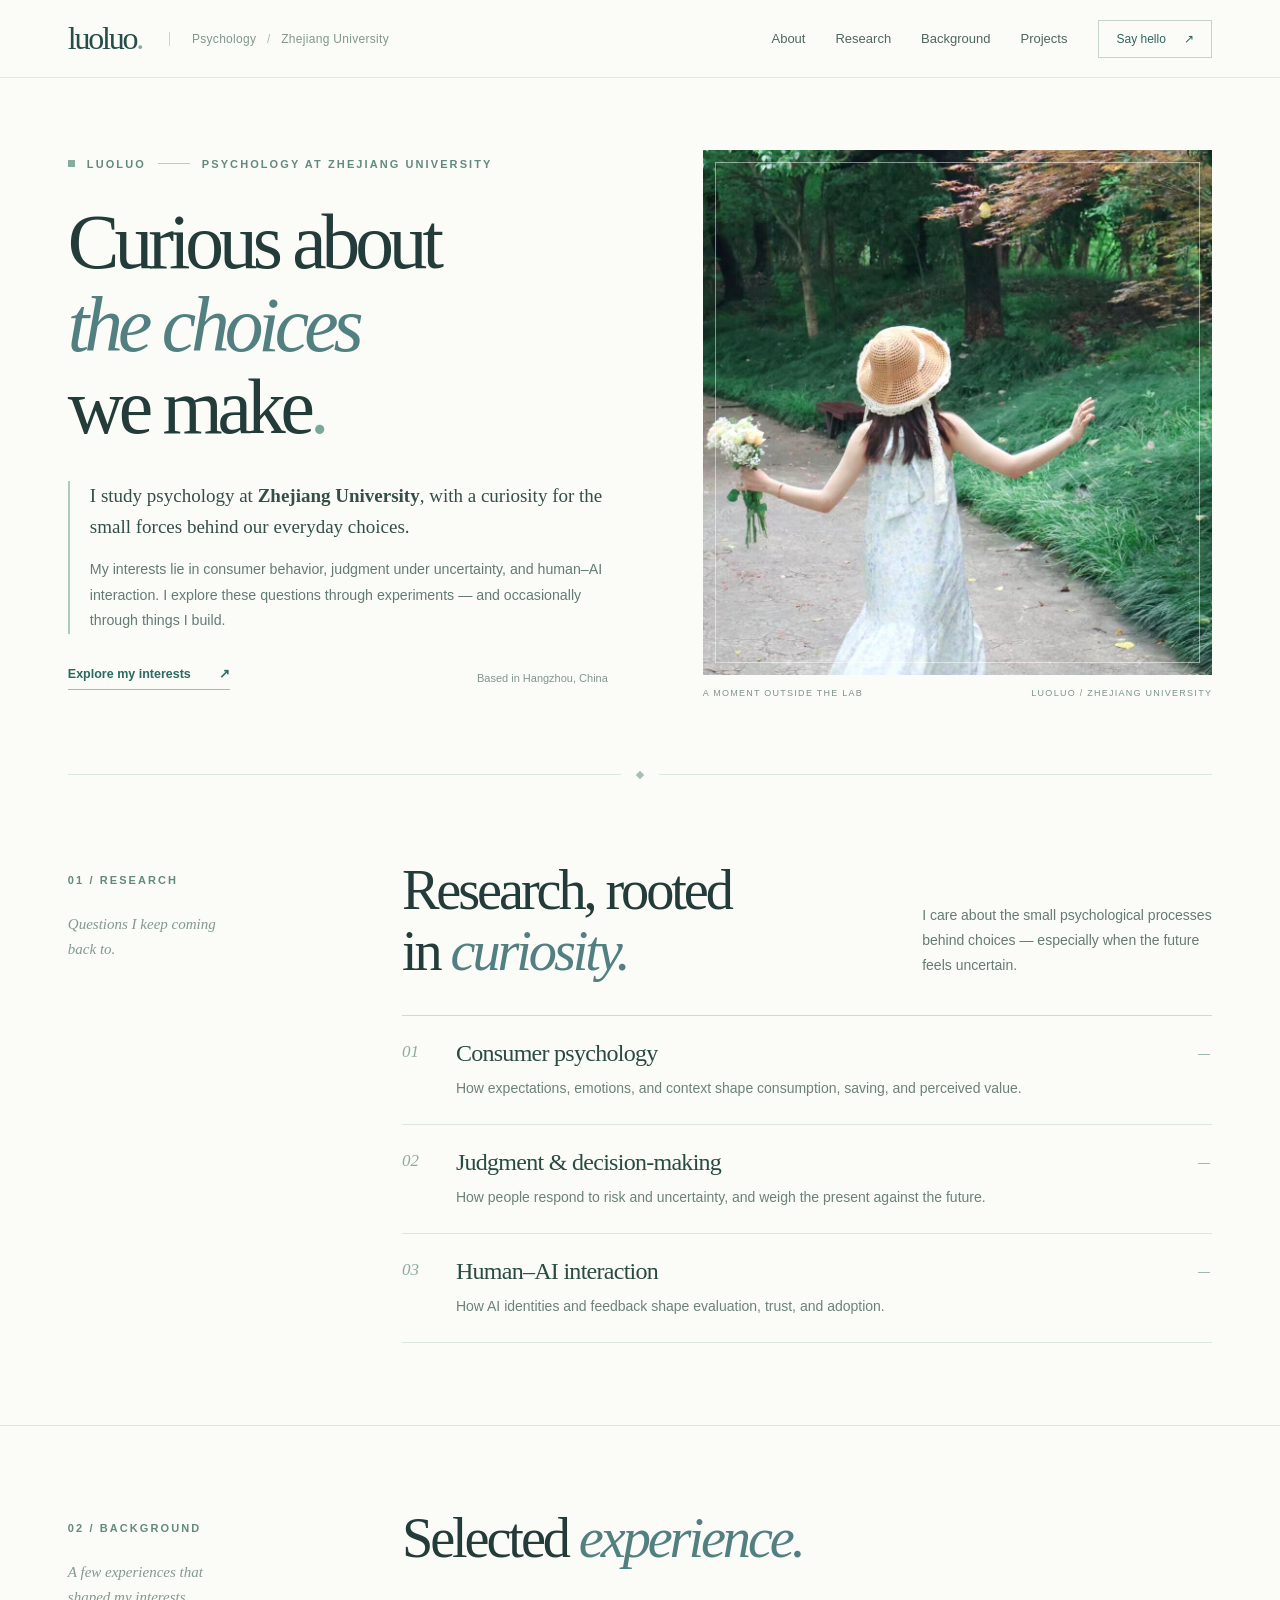
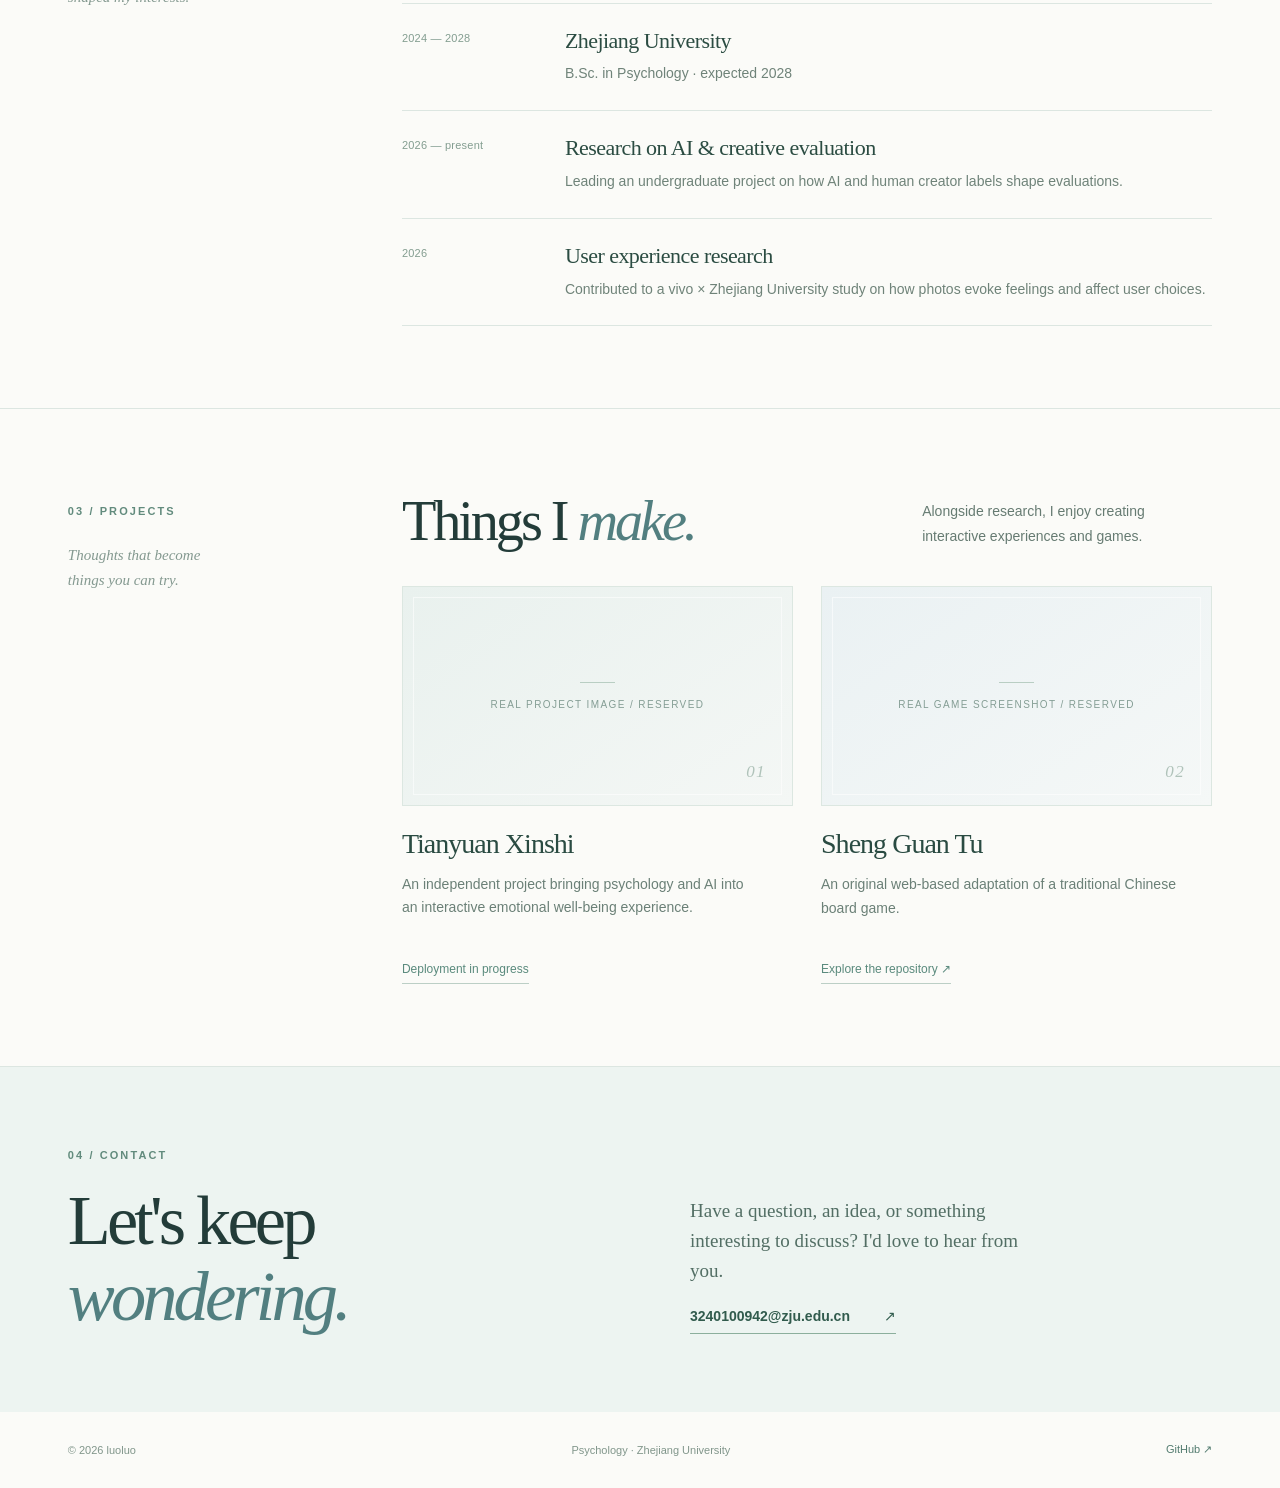
==== index.html @ 8dbf600e "Add files via upload" ====
<!doctype html>
<html lang="en">
<head>
  <meta charset="utf-8">
  <meta name="viewport" content="width=device-width,initial-scale=1">
  <meta name="description" content="Luoluo is a psychology student at Zhejiang University, exploring consumer psychology, decision-making, and human–AI interaction.">
  <meta name="theme-color" content="#F8F9F6">
  <meta property="og:title" content="luoluo — The Psychology of Choice">
  <meta property="og:description" content="Research on consumer psychology and decision-making, alongside independent interactive projects.">
  <meta property="og:type" content="website">
  <meta property="og:image" content="[data-uri]">
  <title>luoluo — The Psychology of Choice</title>
  <link rel="icon" href="[data-uri]" type="image/svg+xml">
  <style>:root{--paper:#f8f9f6;--paper-alt:#f2f5f2;--ink:#223d38;--ink-strong:#1f3932;--muted:#657871;--soft:#94aaa0;--line:#d8e2dc;--accent:#447e76;--mist:#b0c6c5;--serif:Georgia,'Times New Roman',serif;--sans:Inter,'Segoe UI',-apple-system,BlinkMacSystemFont,'Helvetica Neue',Arial,sans-serif}
*{box-sizing:border-box}html{scroll-behavior:smooth;scroll-padding-top:108px}body{margin:0;background:var(--paper);color:var(--ink);font-family:var(--sans);font-size:15px;-webkit-font-smoothing:antialiased}a{color:inherit;text-decoration:none}button{font:inherit}button,a{-webkit-tap-highlight-color:transparent}a:focus-visible,button:focus-visible{outline:2px solid var(--accent);outline-offset:5px}img{display:block;max-width:100%}.page-container{max-width:1480px;margin:0 auto;padding-left:clamp(32px,5.3vw,90px);padding-right:clamp(32px,5.3vw,90px)}.skip-link{position:absolute;left:15px;top:-60px;z-index:100;background:#fff;padding:12px}.skip-link:focus{top:12px}
.site-header{height:90px;border-bottom:1px solid var(--line);background:rgba(248,249,246,.95);position:sticky;top:0;z-index:20;backdrop-filter:blur(16px)}.header-inner{max-width:1480px;padding:0 clamp(32px,5.3vw,90px);margin:auto;height:100%;display:flex;align-items:center;gap:29px}.brand{font-family:var(--serif);font-size:33px;letter-spacing:-.07em;color:#244f48;white-space:nowrap}.brand-dot{color:#88a99a}.header-affiliation{border-left:1px solid #c6d6ce;padding-left:22px;color:#85958c;letter-spacing:.025em;font-size:12px;white-space:nowrap}.mark-split{color:#a6bdb3;padding:0 7px}.site-nav{display:flex;align-items:center;gap:30px;margin-left:auto}.site-nav a{font-size:12.5px;color:#4d635a;transition:color .15s}.site-nav a:hover{color:#19746c}.site-nav .mobile-contact{display:none}.header-actions{display:flex;align-items:center}.contact-pill{padding:11px 15px;border:1px solid #bccfc5;margin-left:4px;font-size:12px;color:#2f665e;white-space:nowrap}.contact-pill span{margin-left:15px}.contact-pill:hover{background:#e8f0eb}.nav-toggle{display:none;background:transparent;border:0;padding:11px;cursor:pointer}.nav-toggle span{display:block;width:22px;height:1px;background:#264b42;margin:5px 0}
.hero{display:grid;grid-template-columns:minmax(0,1.08fr) minmax(360px,.92fr);gap:clamp(55px,6vw,110px);padding-top:clamp(56px,6vw,90px);padding-bottom:clamp(66px,7vw,104px);min-height:670px;align-items:center}.hero-copy{padding:12px 0}.eyebrow,.section-number,.closing-overline{font-size:11px;font-weight:700;letter-spacing:.19em;color:#628b7d}.eyebrow{display:flex;align-items:center;gap:12px;white-space:nowrap}.mini-square{width:7px;height:7px;background:#86ad9d;display:inline-block}.eyebrow-line{display:inline-block;width:32px;height:1px;background:#b4cfc1}.hero h1{font:normal clamp(62px,6.1vw,95px)/1.06 var(--serif);letter-spacing:-.065em;color:var(--ink-strong);margin:35px 0 38px;white-space:nowrap}.hero h1 em,.section-intro h2 em,.closing h2 em{font-weight:normal;color:#568b82}.headline-dot{color:#78a99a}.hero-description{display:grid;grid-template-columns:2px 1fr;gap:23px;max-width:525px}.description-rule{background:#aacbbd;min-height:100%;width:2px}.hero-description p{margin:0}.hero-lead{font:normal 19px/1.65 var(--serif);color:#344e47}.hero-lead strong{font-weight:600}.hero-sub{font-size:13.5px;color:#6f8279;line-height:1.9;margin-top:15px!important}.hero-bottom{display:flex;justify-content:space-between;align-items:center;margin-top:40px;max-width:520px}.text-link{color:#2b6a60;font-weight:650;font-size:12.5px;border-bottom:1px solid #9cbfb1;padding-bottom:8px}.text-link span{margin-left:25px}.text-link:hover{color:#13483e}.hero-footnote{font-size:11px;color:#8e9e96}.hero-visual{margin:0;min-width:0}.photo-wrap{width:100%;aspect-ratio:4/4.5;max-height:570px;overflow:hidden;position:relative;background:#dbe7de}.photo-wrap::before{position:absolute;content:'';inset:16px;border:1px solid rgba(255,255,255,.6);pointer-events:none;z-index:1}.photo-wrap img{width:100%;height:100%;object-fit:cover;object-position:center 48%;transition:transform .8s cubic-bezier(.2,.7,.2,1)}.photo-wrap:hover img{transform:scale(1.025)}.hero-visual figcaption{display:flex;justify-content:space-between;gap:12px;margin-top:13px;font-size:9.5px;letter-spacing:.14em;color:#7e9289}.intro-divider{display:flex;align-items:center;gap:16px}.intro-divider>span:not(.diamond){height:1px;background:#d9e3dc;flex:1}.diamond{width:6px;height:6px;background:#a8bdb4;transform:rotate(45deg)}
.section{padding-top:clamp(66px,7.5vw,114px);padding-bottom:clamp(60px,7vw,106px);display:grid;grid-template-columns: minmax(175px,.28fr) minmax(0,.72fr);gap:clamp(28px,5vw,80px);border-bottom:1px solid #dce6df}.section-sidebar{padding-top:10px}.section-sidebar p{font:italic 16px/1.65 var(--serif);color:#879a90;max-width:165px;margin:25px 0 0}.section-intro{display:flex;align-items:end;justify-content:space-between;gap:40px;margin-bottom:39px}.section-intro h2,.closing h2{font:normal clamp(43px,4.7vw,66px)/1.08 var(--serif);letter-spacing:-.055em;color:var(--ink-strong);margin:0}.section-intro>p{max-width:290px;line-height:1.78;color:#71837b;font-size:13px;margin:0 0 3px}.interest-list{border-top:1px solid #cbdcd2}.interest{padding:23px 4px 23px 0;border-bottom:1px solid var(--line);display:grid;grid-template-columns:45px minmax(0,1fr) 28px;gap:16px;align-items:start}.interest-index{font:italic 17px/1.5 var(--serif);color:#91aa9e}.interest h3{font:normal 24px/1.24 var(--serif);letter-spacing:-.03em;margin:0 0 7px;color:#294b42}.interest p{font-size:13px;line-height:1.72;color:#71827a;margin:0}.interest-arrow{color:#abc3b8;font-size:18px}.compact{margin-bottom:34px}.timeline{border-top:1px solid var(--line)}.timeline-row{border-bottom:1px solid var(--line);padding:24px 0;display:grid;grid-template-columns:138px minmax(0,1fr);gap:25px}.timeline-date{color:#839d90;font-size:11px;letter-spacing:.02em;padding-top:4px}.timeline h3{font:normal 22px/1.22 var(--serif);letter-spacing:-.025em;color:#2b4c42;margin:0 0 8px}.timeline p{margin:0;color:#77897f;font-size:13px;line-height:1.7}.project-intro{margin-bottom:35px}.project-grid{display:grid;grid-template-columns:1fr 1fr;gap:29px}.project-frame{aspect-ratio:16/10;background:#edf3f0;border:1px solid #d8e3dd;position:relative;overflow:hidden}.project:nth-child(2) .project-frame{background:#edf2f3}.project-frame::after{content:'';position:absolute;inset:13px;border:1px solid #dfe9e3;pointer-events:none}.frame-text{height:100%;display:flex;justify-content:center;align-items:center;flex-direction:column;gap:18px;color:#92a69b;font-size:9px;letter-spacing:.14em;text-align:center}.frame-rule{height:1px;width:35px;background:#b9cec3}.frame-index{position:absolute;bottom:23px;right:26px;font:italic 17px var(--serif);color:#b0c3ba}.project-frame img{width:100%;height:100%;object-fit:cover;display:block;position:absolute;inset:0;z-index:2}.project-heading{display:flex;align-items:center;justify-content:space-between;margin-top:23px}.project h3{font:normal 29px/1.2 var(--serif);letter-spacing:-.035em;color:#2a4b42;margin:0}.project-symbol{color:#80a99b;font-size:19px}.project p{font-size:13px;line-height:1.75;color:#798d83;max-width:360px;margin:13px 0 16px;min-height:68px}.project-detail{display:inline-block;font-size:11px;color:#5a8a7d;padding-bottom:7px;border-bottom:1px solid #bccfc6}.project-detail-link:hover{color:#225c50}
.closing{background:#e8f0ec;margin-top:0;padding:90px 0}.closing-inner{display:grid;grid-template-columns:1fr 1fr;align-items:end;gap:100px}.closing h2{font-size:clamp(50px,5.5vw,75px);margin-top:20px}.closing-right p{font:normal 19px/1.6 var(--serif);max-width:360px;color:#5d766b;margin:0 0 20px}.closing-right a{font-size:14px;font-weight:550;display:inline-flex;gap:34px;padding-bottom:9px;border-bottom:1px solid #8caf9d;color:#315b4d}.site-footer{display:flex;align-items:center;justify-content:space-between;gap:20px;min-height:89px;font-size:11px;color:#81968b}.site-footer a{color:#527b6f}.site-footer a:hover{color:#175e51}
@media(max-width:1140px){.header-affiliation{display:none}.hero{gap:44px;grid-template-columns:minmax(0,1fr) minmax(330px,.85fr)}.hero h1{font-size:clamp(58px,6.5vw,79px)}.section{grid-template-columns:190px minmax(0,1fr)}.section-intro>p{max-width:230px}}
@media(max-width:840px){.site-header{height:73px}.header-inner{gap:18px}.contact-pill{display:none}.site-nav{gap:21px}.hero{min-height:auto;grid-template-columns:1fr;gap:36px;padding-top:52px;padding-bottom:73px}.hero-copy{padding:0}.hero h1{font-size:clamp(60px,9vw,82px)}.hero-visual{max-width:560px;justify-self:center;width:100%}.photo-wrap{aspect-ratio:5/3.5;max-height:390px}.section{grid-template-columns:1fr;gap:24px}.section-sidebar p{display:none}.section-intro{gap:30px}.closing-inner{gap:45px}}
@media(max-width:590px){.page-container{padding-left:23px;padding-right:23px}.header-inner{padding:0 23px}.brand{font-size:29px}.site-nav{display:none;position:absolute;top:72px;left:0;right:0;background:var(--paper);border-bottom:1px solid var(--line);padding:18px 23px 23px;flex-direction:column;align-items:flex-start;gap:19px;box-shadow:0 10px 22px rgba(27,56,45,.08)}.site-nav.open{display:flex}.site-nav a{font-size:15px}.site-nav .mobile-contact{display:block}.header-actions{margin-left:auto}.nav-toggle{display:block;margin-left:auto}.hero{padding-top:43px;padding-bottom:50px;gap:33px}.eyebrow{font-size:9px;gap:10px;letter-spacing:.12em}.hero h1{font-size:clamp(48px,11.8vw,70px);margin:24px 0 30px}.hero-description{gap:15px}.hero-lead{font-size:18px}.hero-sub{font-size:13px}.hero-bottom{margin-top:28px}.hero-footnote{display:none}.photo-wrap{aspect-ratio:1.17;max-height:none}.hero-visual figcaption{font-size:8px;letter-spacing:.07em}.section{padding-top:57px;padding-bottom:62px;gap:23px}.section-number{font-size:10px}.section-intro{display:block;margin-bottom:28px}.section-intro h2{font-size:clamp(42px,10.5vw,54px)}.section-intro>p{margin-top:20px;max-width:410px}.interest{grid-template-columns:31px minmax(0,1fr) 20px;gap:9px;padding:21px 0}.interest h3{font-size:21px}.interest p{font-size:12.5px}.timeline-row{grid-template-columns:86px 1fr;gap:14px;padding:22px 0}.timeline-date{font-size:10px}.timeline h3{font-size:19px}.timeline p{font-size:12px}.project-grid{grid-template-columns:1fr;gap:50px}.project p{min-height:0}.project h3{font-size:27px}.closing{padding:68px 0}.closing-inner{grid-template-columns:1fr;gap:31px}.closing h2{font-size:54px}.closing-right p{font-size:17px}.site-footer{flex-wrap:wrap;padding-top:23px;padding-bottom:23px;min-height:70px}.site-footer span:nth-child(2){display:none}}
@media(prefers-reduced-motion:reduce){html{scroll-behavior:auto}*,*:before,*:after{transition:none!important;animation:none!important}}


/* V2.1 editorial refinements: restrained color, tighter rhythm, clearer typography. */
:root {
  --paper:#fbfbf8;
  --paper-alt:#f2f6f4;
  --ink:#2a4544;
  --ink-strong:#233c39;
  --muted:#617771;
  --soft:#92aaa3;
  --line:#dce6e1;
  --accent:#477f80;
  --mist:#b0c9cb;
}
.site-header {height:78px;background:rgba(251,251,248,.96);border-color:#e0e8e3}
.header-inner {gap:27px}
.brand {font-size:32px}
.header-affiliation {color:#82988c}
.site-nav a {font-size:13px;color:#50665f}
.contact-pill {border-color:#c4d4cd;padding:11px 17px}
.hero {
  min-height:auto;
  grid-template-columns:minmax(0,1.05fr) minmax(350px,.95fr);
  gap:clamp(52px,5.6vw,92px);
  padding-top:clamp(58px,5.6vw,80px);
  padding-bottom:clamp(60px,5.8vw,84px);
}
.hero-copy {padding:0}
.hero h1 {font-size:clamp(62px,6.05vw,88px);margin:31px 0 32px;line-height:1.07}
.hero h1 em,.section-intro h2 em,.closing h2 em {color:#527f80}
.hero-description {gap:20px;max-width:540px}
.hero-lead {font-size:19px;line-height:1.6;color:#344f48}
.hero-sub {font-size:14.2px;line-height:1.8;color:#647b74;margin-top:15px!important}
.hero-bottom {max-width:540px;margin-top:32px}
.hero-footnote {color:#829790}
.photo-wrap {aspect-ratio: 1/1.08;max-height:525px;background:#dde9df}
.photo-wrap::before {inset:12px;border-color:rgba(255,255,255,.48)}
.photo-wrap img {filter:saturate(.94) brightness(1.045) contrast(.985);object-position:center 46%}
.hero-visual figcaption {font-size:9px;color:#7c938a}
.intro-divider>span:not(.diamond) {background:#dde7e2}
.section {padding-top:clamp(70px,6.4vw,95px);padding-bottom:clamp(70px,6.4vw,92px);grid-template-columns:minmax(170px,.25fr) minmax(0,.75fr);gap:clamp(35px,5vw,77px);border-color:var(--line)}
.section-sidebar p {font-size:15px;color:#849990}
.section-intro {gap:36px;margin-bottom:34px}
.section-intro h2 {font-size:clamp(45px,4.4vw,62px)}
.section-intro>p {font-size:14px;line-height:1.8;color:#667b72;max-width:290px}
.interest {padding:23px 2px 24px 0;grid-template-columns:38px minmax(0,1fr) 22px;gap:16px}
.interest h3 {font-size:24px;margin-bottom:8px}
.interest p {font-size:14px;line-height:1.65;color:#6c8279}
.interest-mark {width:12px;height:1px;background:#9dbab0;margin-top:15px;justify-self:end}
.timeline-row {padding:24px 0}
.timeline h3 {font-size:22px}
.timeline p {font-size:14px;line-height:1.7;color:#6f8379}
.project-grid {gap:28px}
.project-frame {aspect-ratio:16/9;background:linear-gradient(145deg,#e9f1ee 0%,#f4f7f5 100%);border:1px solid #dce7e1}
.project:nth-child(2) .project-frame {background:linear-gradient(145deg,#eaf1f3 0%,#f5f8f7 100%)}
.project-frame::after {inset:10px;border-color:rgba(255,255,255,.58)}
.frame-text {font-size:10px;color:#859e95;gap:16px}
.project-heading {margin-top:21px}
.project h3 {font-size:28px}
.project p {font-size:14px;color:#6b8077;line-height:1.7;min-height:70px;margin:12px 0 16px}
.project-detail {font-size:12px}
.closing {padding:78px 0;background:#edf4f1}
.closing-right p {font-size:19px;color:#526e64}
.site-footer {min-height:76px}
@media (max-width:1140px) {
  .hero {gap:44px;grid-template-columns:minmax(0,1fr) minmax(320px,.88fr)}
  .hero h1 {font-size:clamp(58px,6.6vw,78px)}
  .section {grid-template-columns:176px minmax(0,1fr)}
}
@media (max-width:840px) {
  .site-header {height:73px}
  .hero {grid-template-columns:1fr;gap:38px;padding-top:53px;padding-bottom:65px}
  .hero h1 {font-size:clamp(59px,9vw,82px)}
  .hero-visual {max-width:550px}
  .photo-wrap {aspect-ratio:5/3.7;max-height:415px}
  .section {grid-template-columns:1fr;gap:21px}
}
@media (max-width:590px) {
  .site-header {height:69px}
  .site-nav {top:68px}
  .hero {padding-top:38px;padding-bottom:51px;gap:30px}
  .eyebrow {font-size:9px;letter-spacing:.085em;white-space:normal;line-height:1.5}
  .hero h1 {font-size:clamp(47px,11.65vw,65px);margin:24px 0 28px}
  .hero-lead {font-size:17px}
  .hero-sub {font-size:13.6px;line-height:1.75}
  .hero-bottom {margin-top:25px}
  .photo-wrap {aspect-ratio: 1.13;max-height:none}
  .section {padding-top:58px;padding-bottom:64px}
  .section-intro h2 {font-size:clamp(42px,10vw,52px)}
  .section-intro>p {font-size:13.5px}
  .interest {grid-template-columns:27px minmax(0,1fr) 15px;gap:10px}
  .interest h3 {font-size:21px}
  .interest p {font-size:13.5px}
  .timeline h3 {font-size:20px}
  .timeline p {font-size:13px}
  .project p {min-height:0;font-size:13.5px}
  .project-grid {gap:43px}
  .closing {padding:66px 0}
}
</style>
  
</head>
<body>
<a class="skip-link" href="#main">Skip to content</a>
<header class="site-header">
  <div class="header-inner">
    <a class="brand" href="#home" aria-label="Luoluo homepage">luoluo<span class="brand-dot">.</span></a>
    <div class="header-affiliation">Psychology <span class="mark-split">/</span> Zhejiang University</div>
    <nav class="site-nav" id="site-nav" aria-label="Main navigation">
      <a href="#about">About</a><a href="#research">Research</a><a href="#background">Background</a><a href="#projects">Projects</a><a class="mobile-contact" href="#contact">Contact</a>
    </nav>
    <div class="header-actions">
      <a class="contact-pill" href="mailto:3240100942@zju.edu.cn">Say hello <span aria-hidden="true">↗</span></a>
      <button class="nav-toggle" type="button" aria-expanded="false" aria-controls="site-nav" aria-label="Open navigation"><span></span><span></span></button>
    </div>
  </div>
</header>
<main id="main">
  <section class="hero page-container" id="home">
    <div class="hero-copy" id="about">
      <div class="eyebrow"><span class="mini-square" aria-hidden="true"></span> LUOLUO <span class="eyebrow-line" aria-hidden="true"></span> PSYCHOLOGY AT ZHEJIANG UNIVERSITY</div>
      <h1>Curious about<br><em>the choices</em><br>we make<span class="headline-dot">.</span></h1>
      <div class="hero-description">
        <div class="description-rule" aria-hidden="true"></div>
        <div>
          <p class="hero-lead">I study psychology at <strong>Zhejiang University</strong>, with a curiosity for the small forces behind our everyday choices.</p>
          <p class="hero-sub">My interests lie in consumer behavior, judgment under uncertainty, and human–AI interaction. I explore these questions through experiments — and occasionally through things I build.</p>
        </div>
      </div>
      <div class="hero-bottom"><a class="text-link" href="#research">Explore my interests <span aria-hidden="true">↗</span></a><span class="hero-footnote">Based in Hangzhou, China</span></div>
    </div>
    <figure class="hero-visual">
      <div class="photo-wrap"><img src="[data-uri]" alt="Luoluo holding flowers while walking through a leafy park" width="1080" height="1080" fetchpriority="high"></div>
      <figcaption><span>A MOMENT OUTSIDE THE LAB</span><span>LUOLUO / ZHEJIANG UNIVERSITY</span></figcaption>
    </figure>
  </section>
  <div class="intro-divider page-container" aria-hidden="true"><span></span><span class="diamond"></span><span></span></div>

  <section class="section page-container" id="research">
    <div class="section-sidebar"><span class="section-number">01 / RESEARCH</span><p>Questions I keep coming back to.</p></div>
    <div class="section-content">
      <div class="section-intro"><h2>Research, rooted<br>in <em>curiosity.</em></h2><p>I care about the small psychological processes behind choices — especially when the future feels uncertain.</p></div>
      <div class="interest-list">
        <article class="interest"><span class="interest-index">01</span><div><h3>Consumer psychology</h3><p>How expectations, emotions, and context shape consumption, saving, and perceived value.</p></div><span class="interest-mark" aria-hidden="true"></span></article>
        <article class="interest"><span class="interest-index">02</span><div><h3>Judgment & decision-making</h3><p>How people respond to risk and uncertainty, and weigh the present against the future.</p></div><span class="interest-mark" aria-hidden="true"></span></article>
        <article class="interest"><span class="interest-index">03</span><div><h3>Human–AI interaction</h3><p>How AI identities and feedback shape evaluation, trust, and adoption.</p></div><span class="interest-mark" aria-hidden="true"></span></article>
      </div>
    </div>
  </section>

  <section class="section page-container" id="background">
    <div class="section-sidebar"><span class="section-number">02 / BACKGROUND</span><p>A few experiences that shaped my interests.</p></div>
    <div class="section-content">
      <div class="section-intro compact"><h2>Selected <em>experience.</em></h2></div>
      <div class="timeline">
        <div class="timeline-row"><span class="timeline-date">2024 — 2028</span><div><h3>Zhejiang University</h3><p>B.Sc. in Psychology · expected 2028</p></div></div>
        <div class="timeline-row"><span class="timeline-date">2026 — present</span><div><h3>Research on AI & creative evaluation</h3><p>Leading an undergraduate project on how AI and human creator labels shape evaluations.</p></div></div>
        <div class="timeline-row"><span class="timeline-date">2026</span><div><h3>User experience research</h3><p>Contributed to a vivo × Zhejiang University study on how photos evoke feelings and affect user choices.</p></div></div>
      </div>
    </div>
  </section>

  <section class="section page-container" id="projects">
    <div class="section-sidebar"><span class="section-number">03 / PROJECTS</span><p>Thoughts that become things you can try.</p></div>
    <div class="section-content">
      <div class="section-intro project-intro"><h2>Things I <em>make.</em></h2><p>Alongside research, I enjoy creating interactive experiences and games.</p></div>
      <div class="project-grid">
        <article class="project">
          <div class="project-frame" data-image="assets/tianyuan-screenshot.jpg" data-fallback-image="assets/tianyuan-screenshot.png" data-alt="Screenshot of Tianyuan Xinshi"><div class="frame-text"><span class="frame-rule"></span><span>REAL PROJECT IMAGE / RESERVED</span><span class="frame-index">01</span></div></div>
          <div class="project-heading"><h3>Tianyuan Xinshi</h3></div>
          <p>An independent project bringing psychology and AI into an interactive emotional well-being experience.</p>
          <span class="project-detail">Deployment in progress</span>
        </article>
        <article class="project">
          <div class="project-frame" data-image="assets/shengguan-screenshot.jpg" data-fallback-image="assets/shengguan-screenshot.png" data-alt="Screenshot of Sheng Guan Tu"><div class="frame-text"><span class="frame-rule"></span><span>REAL GAME SCREENSHOT / RESERVED</span><span class="frame-index">02</span></div></div>
          <div class="project-heading"><h3>Sheng Guan Tu</h3></div>
          <p>An original web-based adaptation of a traditional Chinese board game.</p>
          <a class="project-detail project-detail-link" href="https://github.com/luoluo926/sheng-guan-tu" target="_blank" rel="noopener noreferrer">Explore the repository ↗</a>
        </article>
      </div>
    </div>
  </section>

  <section class="closing" id="contact">
    <div class="page-container closing-inner"><div><span class="closing-overline">04 / CONTACT</span><h2>Let's keep<br><em>wondering.</em></h2></div><div class="closing-right"><p>Have a question, an idea, or something interesting to discuss? I'd love to hear from you.</p><a href="mailto:3240100942@zju.edu.cn">3240100942@zju.edu.cn <span aria-hidden="true">↗</span></a></div></div>
  </section>
</main>
<footer class="site-footer page-container"><span>© <span id="year">2026</span> luoluo</span><span>Psychology · Zhejiang University</span><a href="https://github.com/luoluo926" target="_blank" rel="noopener noreferrer">GitHub ↗</a></footer>
<script>// Small, dependency-free interactions for the personal website.
const toggle = document.querySelector('.nav-toggle');
const nav = document.querySelector('#site-nav');

function closeMenu() {
  if (!nav || !toggle) return;
  nav.classList.remove('open');
  toggle.setAttribute('aria-expanded', 'false');
  toggle.setAttribute('aria-label', 'Open navigation');
}

if (toggle && nav) {
  toggle.addEventListener('click', () => {
    const isOpen = nav.classList.toggle('open');
    toggle.setAttribute('aria-expanded', String(isOpen));
    toggle.setAttribute('aria-label', isOpen ? 'Close navigation' : 'Open navigation');
  });

  nav.querySelectorAll('a').forEach(link => link.addEventListener('click', closeMenu));
  document.addEventListener('keydown', event => {
    if (event.key === 'Escape' && nav.classList.contains('open')) {
      closeMenu();
      toggle.focus();
    }
  });
}

// A project slot shows its real screenshot after the file has been provided.
// JPG and PNG are both supported; nothing fictitious is displayed beforehand.
document.querySelectorAll('[data-image]').forEach(slot => {
  const sources = [slot.dataset.image, slot.dataset.fallbackImage].filter(Boolean);
  const trySource = index => {
    if (index >= sources.length) return;
    const picture = new Image();
    picture.alt = slot.dataset.alt || 'Project screenshot';
    picture.loading = 'lazy';
    picture.onload = () => {
      slot.appendChild(picture);
      slot.classList.add('has-image');
    };
    picture.onerror = () => trySource(index + 1);
    picture.src = sources[index];
  };
  trySource(0);
});

const year = document.querySelector('#year');
if (year) year.textContent = new Date().getFullYear();
</script></body>
</html>
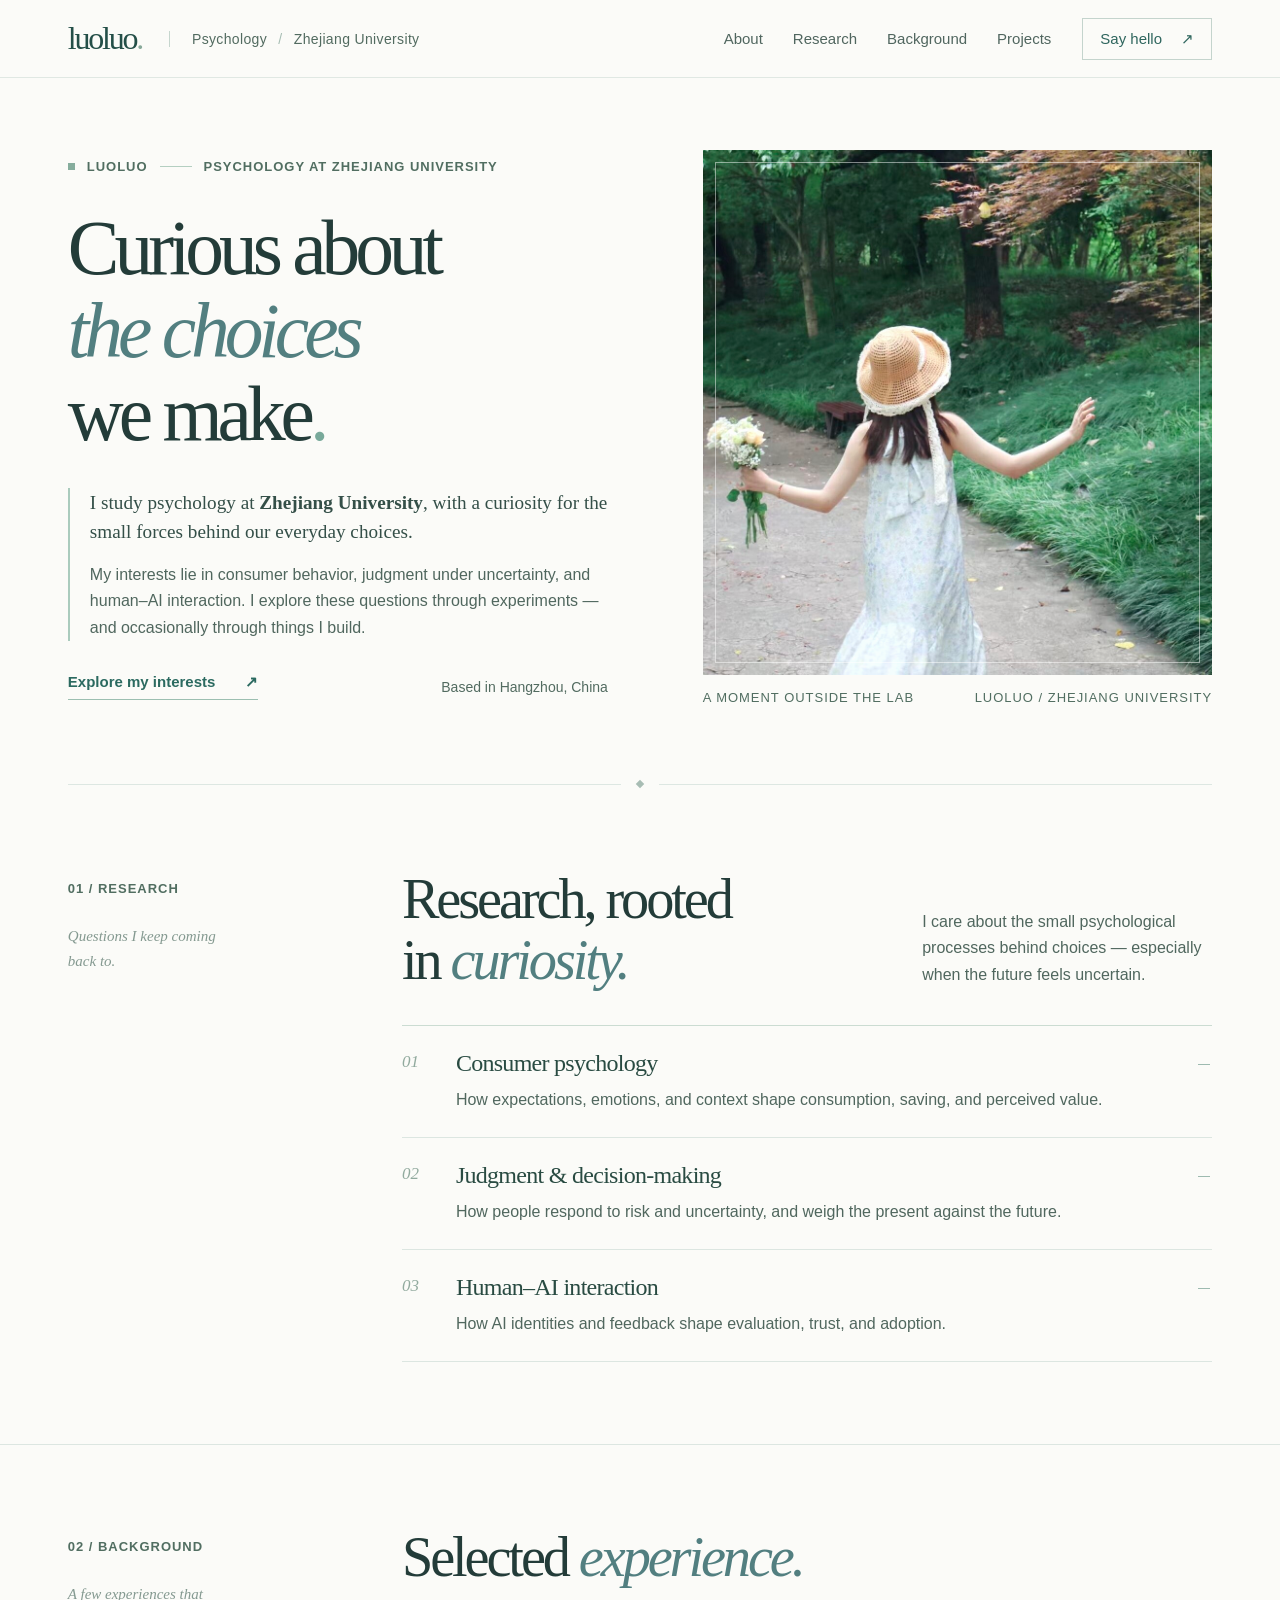
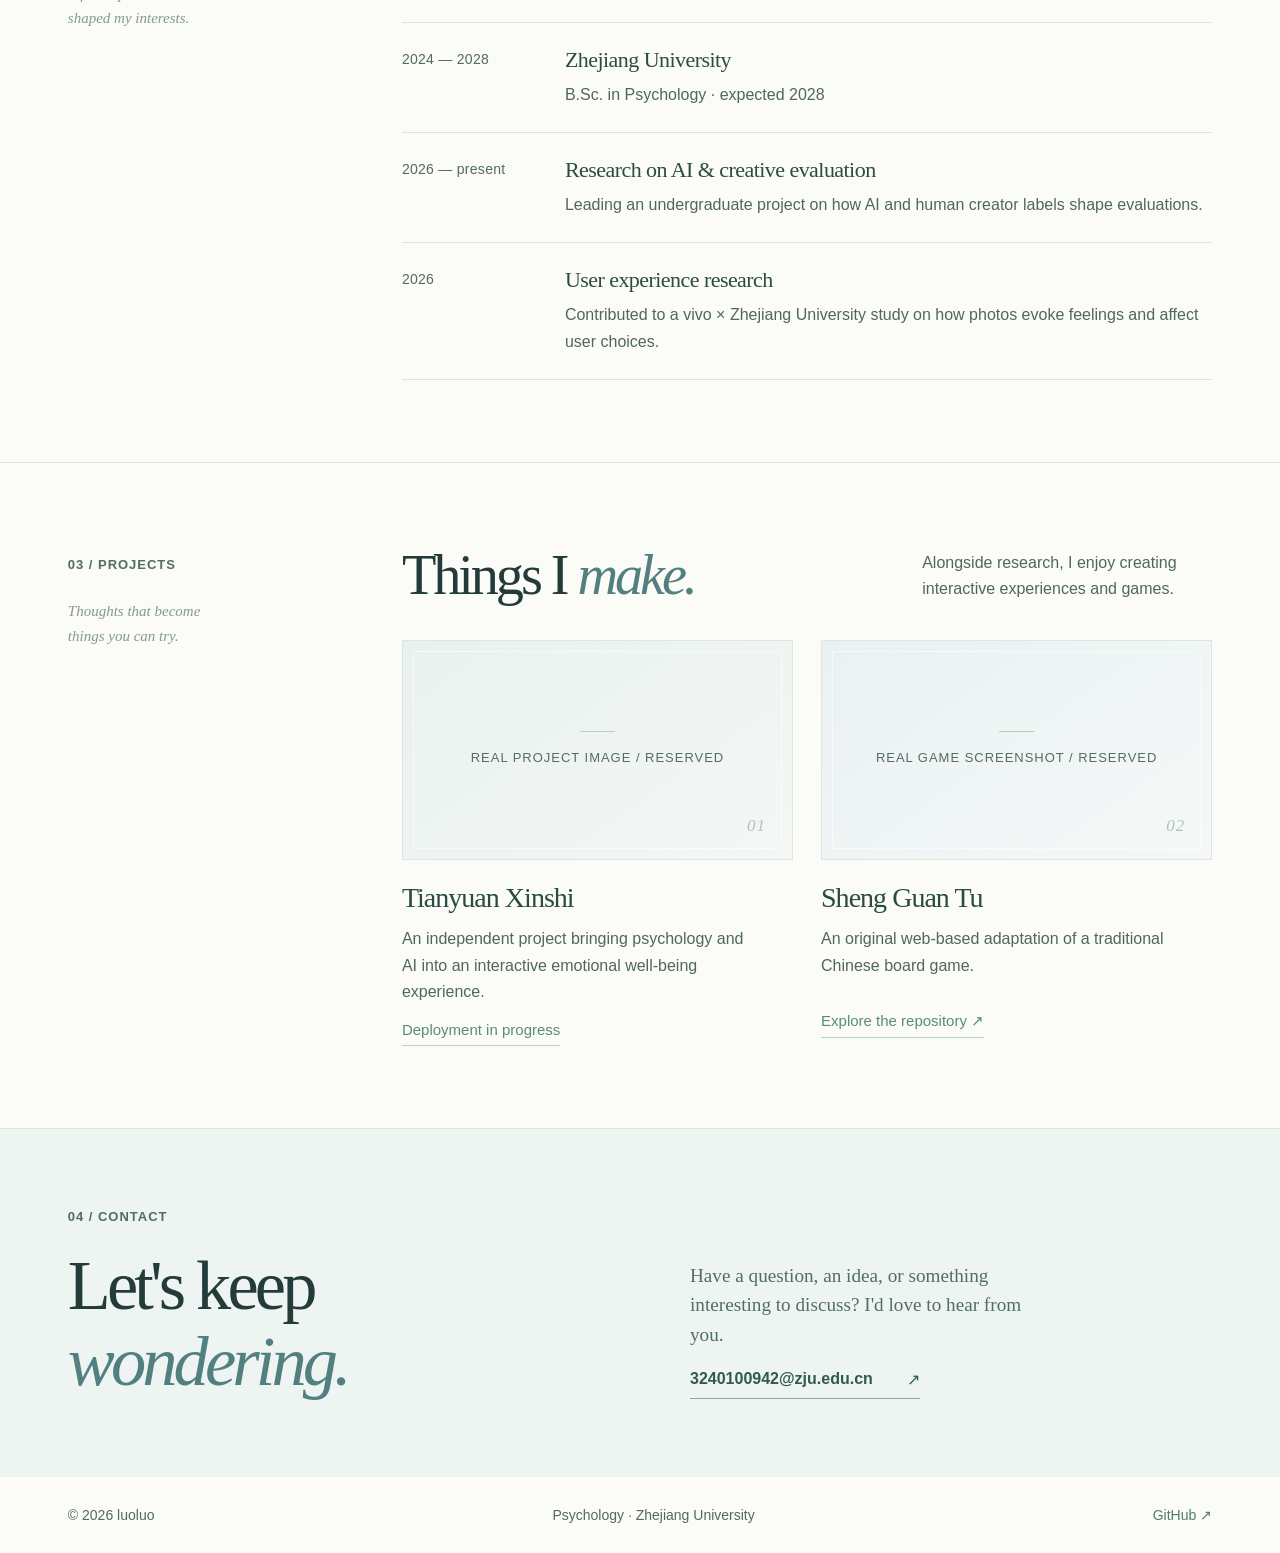
==== commit 94ee43f2: "Improve homepage typography and mobile readability" ====
--- a/index.html
+++ b/index.html
@@ -120,6 +120,20 @@
   .project-grid {gap:43px}
   .closing {padding:66px 0}
 }
+
+.site-nav a, .text-link, .contact-pill, .project-detail { font-size: .9375rem; }
+.hero-sub, .section-intro > p, .interest p, .timeline p, .project p { font-size: 1rem; line-height: 1.65; color: #50675e; }
+.hero-lead, .closing-right p { font-size: clamp(1.1875rem, 1.5vw, 1.375rem); line-height: 1.55; }
+.hero-footnote, .timeline-date, .site-footer, .header-affiliation { font-size: .875rem; color: #526b60; }
+.eyebrow, .section-number, .closing-overline, .hero-visual figcaption, .frame-text { font-size: .8125rem; letter-spacing: .075em; line-height: 1.5; color: #516e61; }
+.hero-visual figcaption { flex-wrap: wrap; }
+.closing-right a { font-size: 1rem; }
+@media (max-width: 590px) {
+  .site-nav a { font-size: 1rem; }
+  .timeline-row { grid-template-columns: 1fr; gap: .4rem; }
+  .hero h1 { white-space: normal; }
+  .eyebrow { flex-wrap: wrap; }
+}
 </style>
   
 </head>
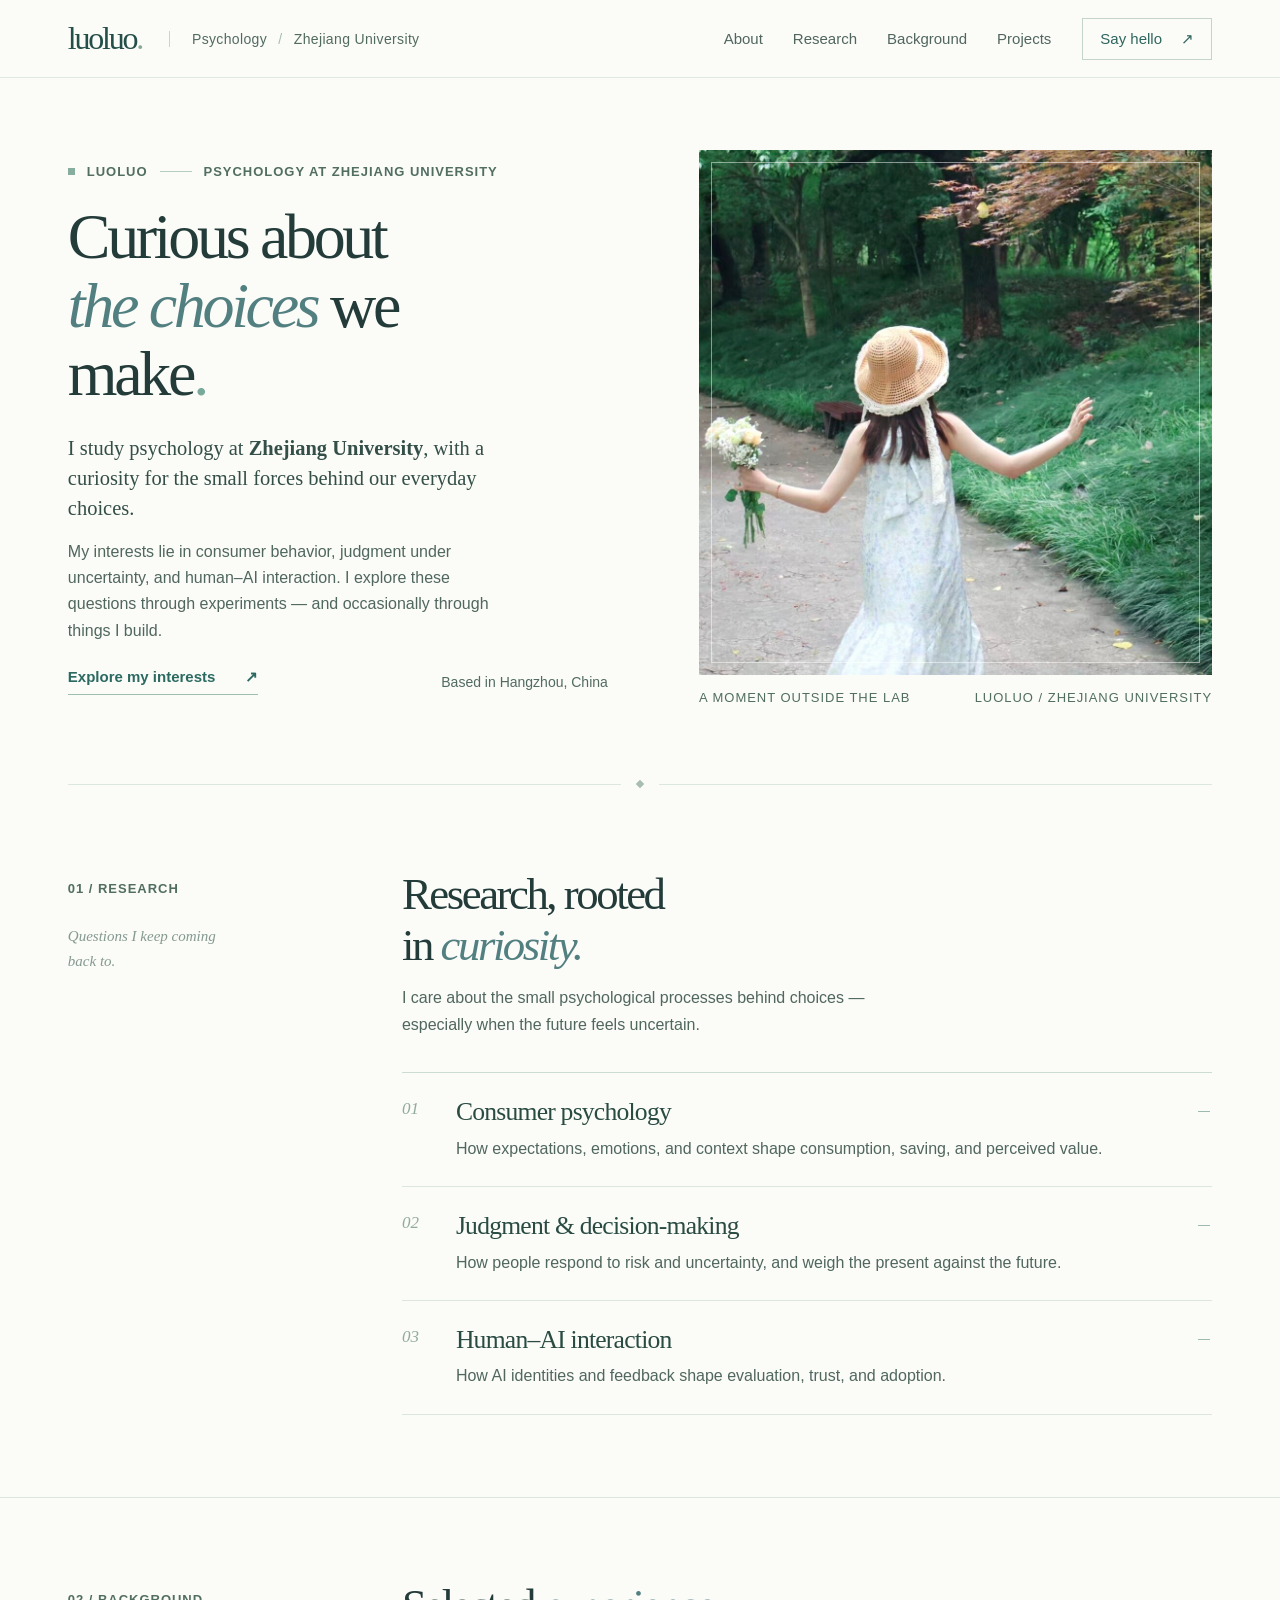
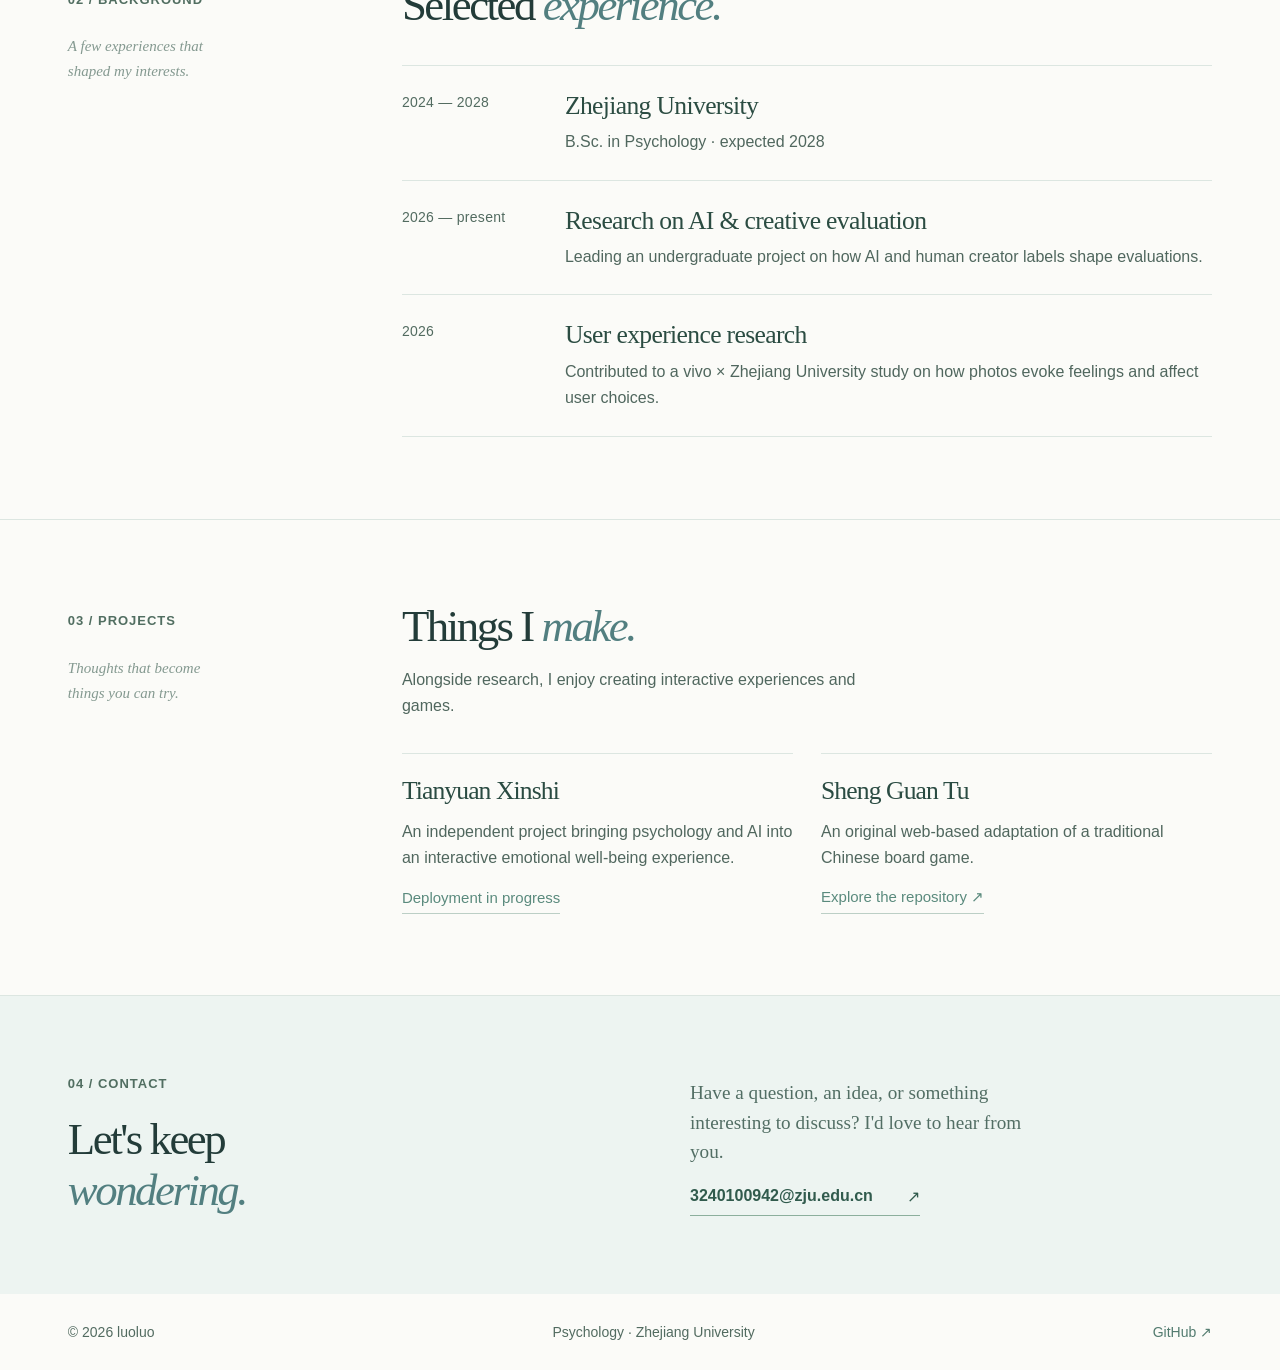
==== commit a0220091: "Balance headline, portrait and section layouts" ====
--- a/index.html
+++ b/index.html
@@ -134,6 +134,37 @@
   .hero h1 { white-space: normal; }
   .eyebrow { flex-wrap: wrap; }
 }
+
+.page-container,.header-inner {max-width:1280px}
+.hero {min-height:0;column-gap:clamp(32px,5vw,72px)}
+.hero h1 {font-size:clamp(42px,5vw,68px);line-height:1.07;letter-spacing:-.052em;white-space:normal;text-wrap:balance;max-width:15ch;margin:22px 0 24px}
+.hero h1 em {white-space:nowrap}
+.hero-description {display:block;max-width:52ch}
+.description-rule {display:none}
+.hero-lead {font-size:clamp(20px,1.6vw,23px);line-height:1.48}
+.hero-bottom {margin-top:24px}
+.hero-visual {margin:0;width:100%}
+.section-intro {display:block}
+.section-intro h2,.closing h2 {font-size:clamp(35px,3.5vw,48px);line-height:1.14}
+.section-intro>p {max-width:56ch;margin:14px 0 0}
+.interest h3,.timeline h3,.project h3 {font-size:clamp(22px,2vw,27px);line-height:1.23}
+.project-frame:has(.frame-text):not(:has(img)) {display:none}
+.project {border-top:1px solid var(--line);display:flex;flex-direction:column;align-items:flex-start}
+.project-heading {width:100%}
+.project p {min-height:0;max-width:46ch}
+.project-detail {margin-top:auto}
+@media (min-width:681px) and (max-width:840px) {
+ .hero {grid-template-columns:minmax(0,1.25fr) minmax(0,.8fr);gap:28px;align-items:center}
+ .hero h1 {font-size:44px}
+ .photo-wrap {aspect-ratio:3/4}
+ .hero-bottom {flex-wrap:wrap;gap:12px}
+}
+@media (max-width:680px) {
+ .hero {grid-template-columns:1fr;gap:27px}
+ .hero-visual {max-width:none}
+ .hero h1 {font-size:clamp(39px,8vw,48px)}
+ .project-grid {grid-template-columns:1fr;gap:24px}
+}
 </style>
   
 </head>
@@ -156,7 +187,7 @@
   <section class="hero page-container" id="home">
     <div class="hero-copy" id="about">
       <div class="eyebrow"><span class="mini-square" aria-hidden="true"></span> LUOLUO <span class="eyebrow-line" aria-hidden="true"></span> PSYCHOLOGY AT ZHEJIANG UNIVERSITY</div>
-      <h1>Curious about<br><em>the choices</em><br>we make<span class="headline-dot">.</span></h1>
+      <h1>Curious about <em>the choices</em> we make<span class="headline-dot">.</span></h1>
       <div class="hero-description">
         <div class="description-rule" aria-hidden="true"></div>
         <div>
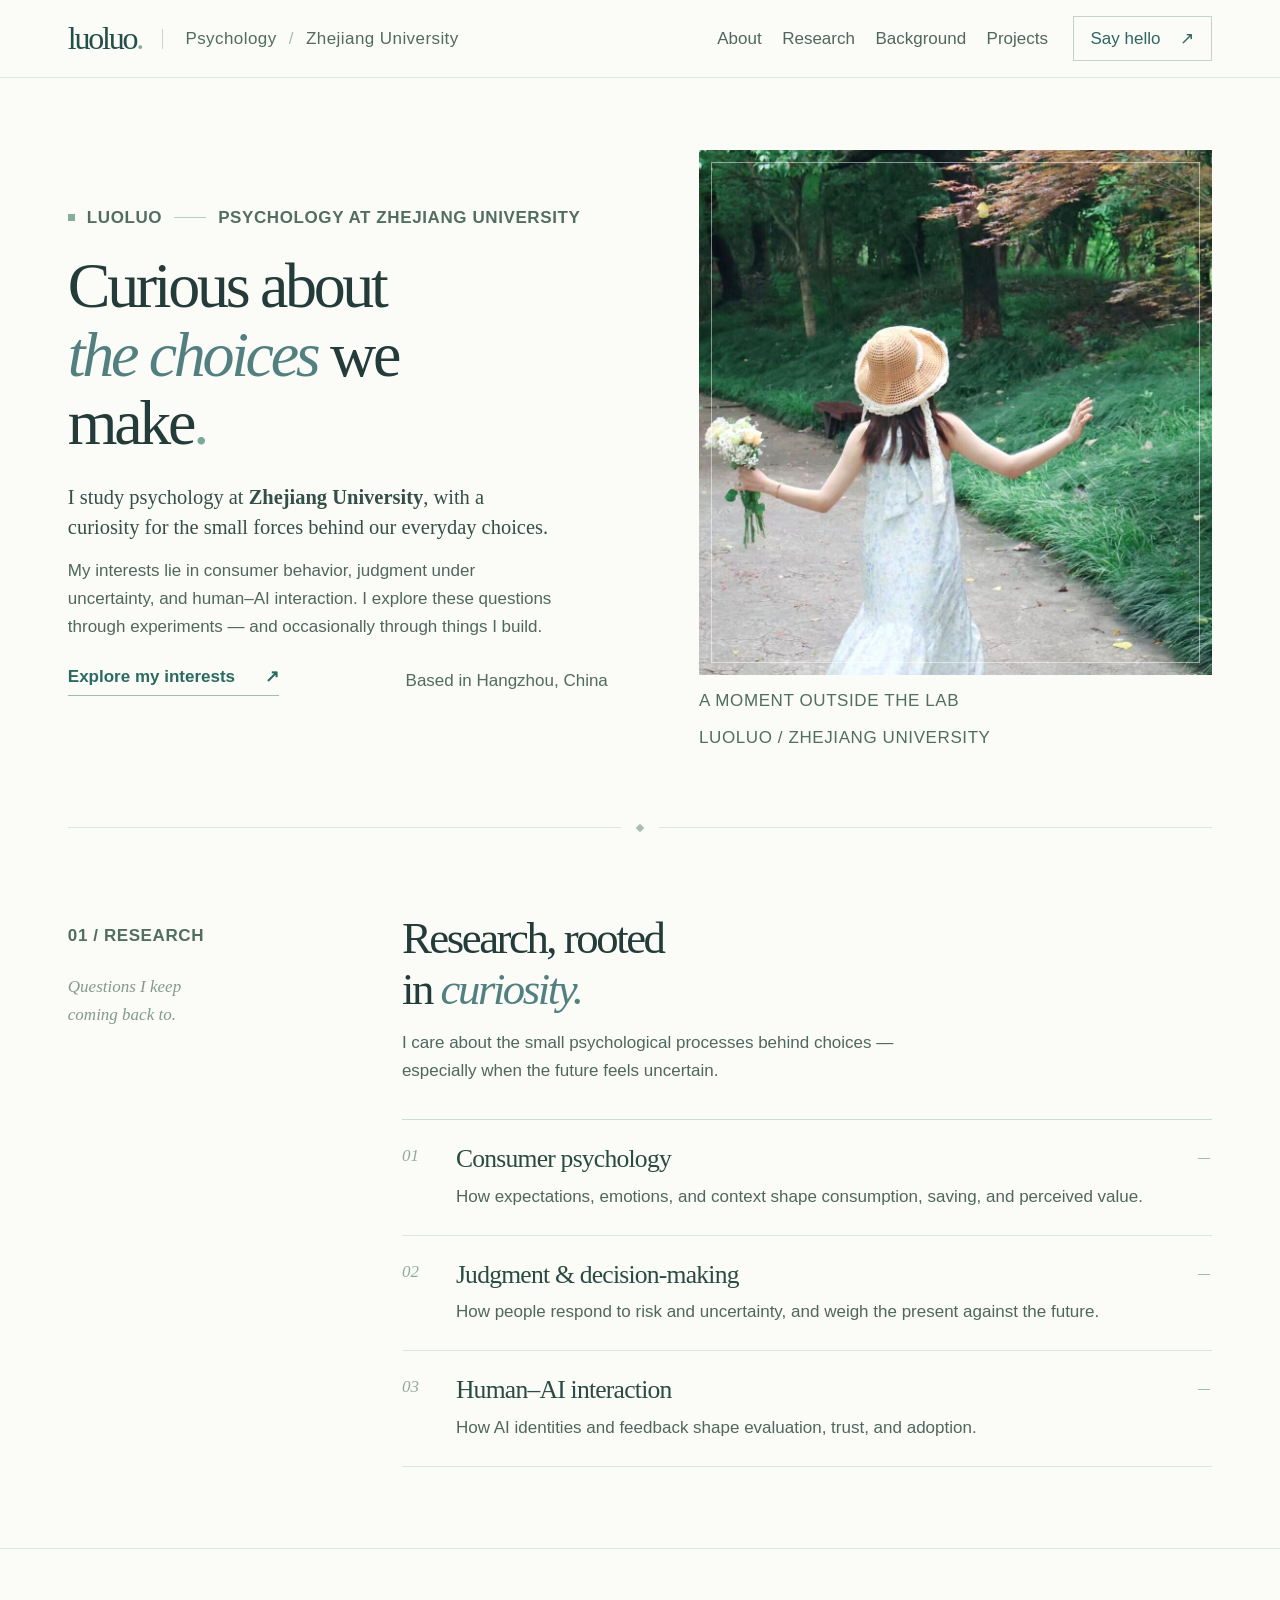
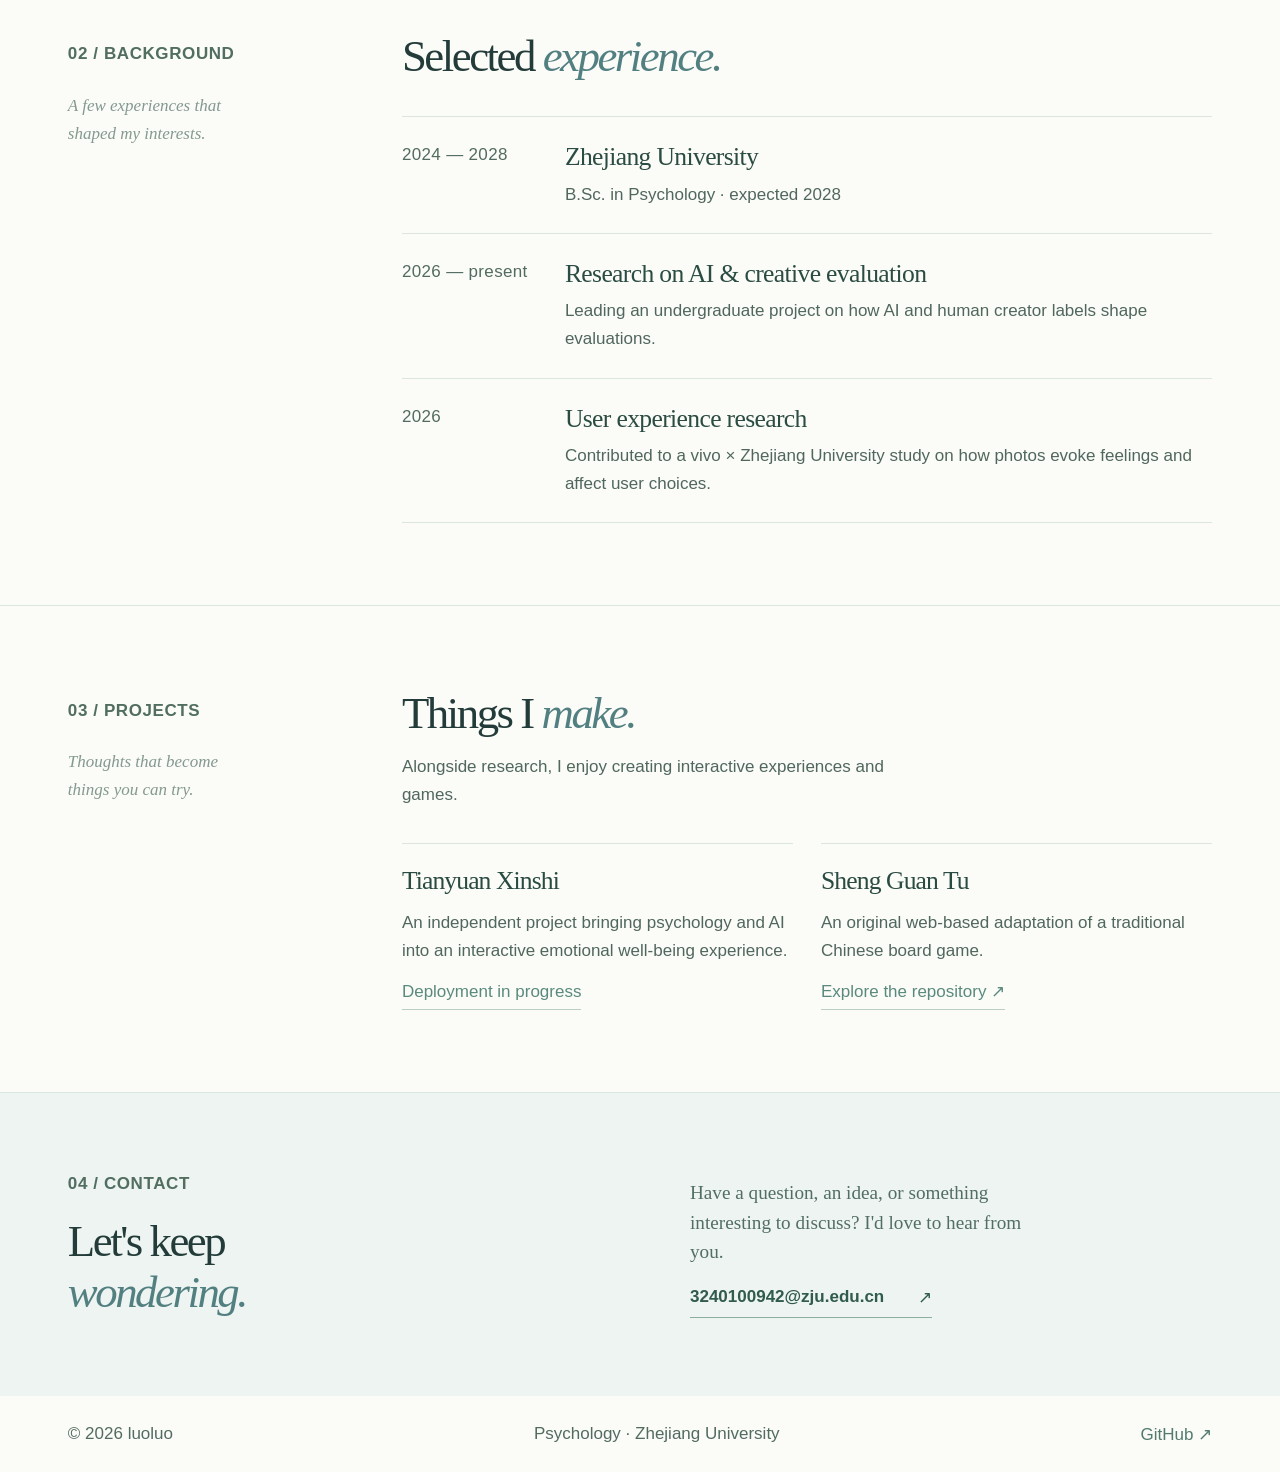
==== commit cf4ba717: "Set minimum text size to 17px throughout the homepage" ====
--- a/index.html
+++ b/index.html
@@ -12,14 +12,14 @@
   <title>luoluo — The Psychology of Choice</title>
   <link rel="icon" href="[data-uri]" type="image/svg+xml">
   <style>:root{--paper:#f8f9f6;--paper-alt:#f2f5f2;--ink:#223d38;--ink-strong:#1f3932;--muted:#657871;--soft:#94aaa0;--line:#d8e2dc;--accent:#447e76;--mist:#b0c6c5;--serif:Georgia,'Times New Roman',serif;--sans:Inter,'Segoe UI',-apple-system,BlinkMacSystemFont,'Helvetica Neue',Arial,sans-serif}
-*{box-sizing:border-box}html{scroll-behavior:smooth;scroll-padding-top:108px}body{margin:0;background:var(--paper);color:var(--ink);font-family:var(--sans);font-size:15px;-webkit-font-smoothing:antialiased}a{color:inherit;text-decoration:none}button{font:inherit}button,a{-webkit-tap-highlight-color:transparent}a:focus-visible,button:focus-visible{outline:2px solid var(--accent);outline-offset:5px}img{display:block;max-width:100%}.page-container{max-width:1480px;margin:0 auto;padding-left:clamp(32px,5.3vw,90px);padding-right:clamp(32px,5.3vw,90px)}.skip-link{position:absolute;left:15px;top:-60px;z-index:100;background:#fff;padding:12px}.skip-link:focus{top:12px}
-.site-header{height:90px;border-bottom:1px solid var(--line);background:rgba(248,249,246,.95);position:sticky;top:0;z-index:20;backdrop-filter:blur(16px)}.header-inner{max-width:1480px;padding:0 clamp(32px,5.3vw,90px);margin:auto;height:100%;display:flex;align-items:center;gap:29px}.brand{font-family:var(--serif);font-size:33px;letter-spacing:-.07em;color:#244f48;white-space:nowrap}.brand-dot{color:#88a99a}.header-affiliation{border-left:1px solid #c6d6ce;padding-left:22px;color:#85958c;letter-spacing:.025em;font-size:12px;white-space:nowrap}.mark-split{color:#a6bdb3;padding:0 7px}.site-nav{display:flex;align-items:center;gap:30px;margin-left:auto}.site-nav a{font-size:12.5px;color:#4d635a;transition:color .15s}.site-nav a:hover{color:#19746c}.site-nav .mobile-contact{display:none}.header-actions{display:flex;align-items:center}.contact-pill{padding:11px 15px;border:1px solid #bccfc5;margin-left:4px;font-size:12px;color:#2f665e;white-space:nowrap}.contact-pill span{margin-left:15px}.contact-pill:hover{background:#e8f0eb}.nav-toggle{display:none;background:transparent;border:0;padding:11px;cursor:pointer}.nav-toggle span{display:block;width:22px;height:1px;background:#264b42;margin:5px 0}
-.hero{display:grid;grid-template-columns:minmax(0,1.08fr) minmax(360px,.92fr);gap:clamp(55px,6vw,110px);padding-top:clamp(56px,6vw,90px);padding-bottom:clamp(66px,7vw,104px);min-height:670px;align-items:center}.hero-copy{padding:12px 0}.eyebrow,.section-number,.closing-overline{font-size:11px;font-weight:700;letter-spacing:.19em;color:#628b7d}.eyebrow{display:flex;align-items:center;gap:12px;white-space:nowrap}.mini-square{width:7px;height:7px;background:#86ad9d;display:inline-block}.eyebrow-line{display:inline-block;width:32px;height:1px;background:#b4cfc1}.hero h1{font:normal clamp(62px,6.1vw,95px)/1.06 var(--serif);letter-spacing:-.065em;color:var(--ink-strong);margin:35px 0 38px;white-space:nowrap}.hero h1 em,.section-intro h2 em,.closing h2 em{font-weight:normal;color:#568b82}.headline-dot{color:#78a99a}.hero-description{display:grid;grid-template-columns:2px 1fr;gap:23px;max-width:525px}.description-rule{background:#aacbbd;min-height:100%;width:2px}.hero-description p{margin:0}.hero-lead{font:normal 19px/1.65 var(--serif);color:#344e47}.hero-lead strong{font-weight:600}.hero-sub{font-size:13.5px;color:#6f8279;line-height:1.9;margin-top:15px!important}.hero-bottom{display:flex;justify-content:space-between;align-items:center;margin-top:40px;max-width:520px}.text-link{color:#2b6a60;font-weight:650;font-size:12.5px;border-bottom:1px solid #9cbfb1;padding-bottom:8px}.text-link span{margin-left:25px}.text-link:hover{color:#13483e}.hero-footnote{font-size:11px;color:#8e9e96}.hero-visual{margin:0;min-width:0}.photo-wrap{width:100%;aspect-ratio:4/4.5;max-height:570px;overflow:hidden;position:relative;background:#dbe7de}.photo-wrap::before{position:absolute;content:'';inset:16px;border:1px solid rgba(255,255,255,.6);pointer-events:none;z-index:1}.photo-wrap img{width:100%;height:100%;object-fit:cover;object-position:center 48%;transition:transform .8s cubic-bezier(.2,.7,.2,1)}.photo-wrap:hover img{transform:scale(1.025)}.hero-visual figcaption{display:flex;justify-content:space-between;gap:12px;margin-top:13px;font-size:9.5px;letter-spacing:.14em;color:#7e9289}.intro-divider{display:flex;align-items:center;gap:16px}.intro-divider>span:not(.diamond){height:1px;background:#d9e3dc;flex:1}.diamond{width:6px;height:6px;background:#a8bdb4;transform:rotate(45deg)}
-.section{padding-top:clamp(66px,7.5vw,114px);padding-bottom:clamp(60px,7vw,106px);display:grid;grid-template-columns: minmax(175px,.28fr) minmax(0,.72fr);gap:clamp(28px,5vw,80px);border-bottom:1px solid #dce6df}.section-sidebar{padding-top:10px}.section-sidebar p{font:italic 16px/1.65 var(--serif);color:#879a90;max-width:165px;margin:25px 0 0}.section-intro{display:flex;align-items:end;justify-content:space-between;gap:40px;margin-bottom:39px}.section-intro h2,.closing h2{font:normal clamp(43px,4.7vw,66px)/1.08 var(--serif);letter-spacing:-.055em;color:var(--ink-strong);margin:0}.section-intro>p{max-width:290px;line-height:1.78;color:#71837b;font-size:13px;margin:0 0 3px}.interest-list{border-top:1px solid #cbdcd2}.interest{padding:23px 4px 23px 0;border-bottom:1px solid var(--line);display:grid;grid-template-columns:45px minmax(0,1fr) 28px;gap:16px;align-items:start}.interest-index{font:italic 17px/1.5 var(--serif);color:#91aa9e}.interest h3{font:normal 24px/1.24 var(--serif);letter-spacing:-.03em;margin:0 0 7px;color:#294b42}.interest p{font-size:13px;line-height:1.72;color:#71827a;margin:0}.interest-arrow{color:#abc3b8;font-size:18px}.compact{margin-bottom:34px}.timeline{border-top:1px solid var(--line)}.timeline-row{border-bottom:1px solid var(--line);padding:24px 0;display:grid;grid-template-columns:138px minmax(0,1fr);gap:25px}.timeline-date{color:#839d90;font-size:11px;letter-spacing:.02em;padding-top:4px}.timeline h3{font:normal 22px/1.22 var(--serif);letter-spacing:-.025em;color:#2b4c42;margin:0 0 8px}.timeline p{margin:0;color:#77897f;font-size:13px;line-height:1.7}.project-intro{margin-bottom:35px}.project-grid{display:grid;grid-template-columns:1fr 1fr;gap:29px}.project-frame{aspect-ratio:16/10;background:#edf3f0;border:1px solid #d8e3dd;position:relative;overflow:hidden}.project:nth-child(2) .project-frame{background:#edf2f3}.project-frame::after{content:'';position:absolute;inset:13px;border:1px solid #dfe9e3;pointer-events:none}.frame-text{height:100%;display:flex;justify-content:center;align-items:center;flex-direction:column;gap:18px;color:#92a69b;font-size:9px;letter-spacing:.14em;text-align:center}.frame-rule{height:1px;width:35px;background:#b9cec3}.frame-index{position:absolute;bottom:23px;right:26px;font:italic 17px var(--serif);color:#b0c3ba}.project-frame img{width:100%;height:100%;object-fit:cover;display:block;position:absolute;inset:0;z-index:2}.project-heading{display:flex;align-items:center;justify-content:space-between;margin-top:23px}.project h3{font:normal 29px/1.2 var(--serif);letter-spacing:-.035em;color:#2a4b42;margin:0}.project-symbol{color:#80a99b;font-size:19px}.project p{font-size:13px;line-height:1.75;color:#798d83;max-width:360px;margin:13px 0 16px;min-height:68px}.project-detail{display:inline-block;font-size:11px;color:#5a8a7d;padding-bottom:7px;border-bottom:1px solid #bccfc6}.project-detail-link:hover{color:#225c50}
-.closing{background:#e8f0ec;margin-top:0;padding:90px 0}.closing-inner{display:grid;grid-template-columns:1fr 1fr;align-items:end;gap:100px}.closing h2{font-size:clamp(50px,5.5vw,75px);margin-top:20px}.closing-right p{font:normal 19px/1.6 var(--serif);max-width:360px;color:#5d766b;margin:0 0 20px}.closing-right a{font-size:14px;font-weight:550;display:inline-flex;gap:34px;padding-bottom:9px;border-bottom:1px solid #8caf9d;color:#315b4d}.site-footer{display:flex;align-items:center;justify-content:space-between;gap:20px;min-height:89px;font-size:11px;color:#81968b}.site-footer a{color:#527b6f}.site-footer a:hover{color:#175e51}
+*{box-sizing:border-box}html{scroll-behavior:smooth;scroll-padding-top:108px}body{margin:0;background:var(--paper);color:var(--ink);font-family:var(--sans);font-size:17px;-webkit-font-smoothing:antialiased}a{color:inherit;text-decoration:none}button{font:inherit}button,a{-webkit-tap-highlight-color:transparent}a:focus-visible,button:focus-visible{outline:2px solid var(--accent);outline-offset:5px}img{display:block;max-width:100%}.page-container{max-width:1480px;margin:0 auto;padding-left:clamp(32px,5.3vw,90px);padding-right:clamp(32px,5.3vw,90px)}.skip-link{position:absolute;left:15px;top:-60px;z-index:100;background:#fff;padding:12px}.skip-link:focus{top:12px}
+.site-header{height:90px;border-bottom:1px solid var(--line);background:rgba(248,249,246,.95);position:sticky;top:0;z-index:20;backdrop-filter:blur(16px)}.header-inner{max-width:1480px;padding:0 clamp(32px,5.3vw,90px);margin:auto;height:100%;display:flex;align-items:center;gap:29px}.brand{font-family:var(--serif);font-size:33px;letter-spacing:-.07em;color:#244f48;white-space:nowrap}.brand-dot{color:#88a99a}.header-affiliation{border-left:1px solid #c6d6ce;padding-left:22px;color:#85958c;letter-spacing:.025em;font-size:17px;white-space:nowrap}.mark-split{color:#a6bdb3;padding:0 7px}.site-nav{display:flex;align-items:center;gap:30px;margin-left:auto}.site-nav a{font-size:17px;color:#4d635a;transition:color .15s}.site-nav a:hover{color:#19746c}.site-nav .mobile-contact{display:none}.header-actions{display:flex;align-items:center}.contact-pill{padding:11px 15px;border:1px solid #bccfc5;margin-left:4px;font-size:17px;color:#2f665e;white-space:nowrap}.contact-pill span{margin-left:15px}.contact-pill:hover{background:#e8f0eb}.nav-toggle{display:none;background:transparent;border:0;padding:11px;cursor:pointer}.nav-toggle span{display:block;width:22px;height:1px;background:#264b42;margin:5px 0}
+.hero{display:grid;grid-template-columns:minmax(0,1.08fr) minmax(360px,.92fr);gap:clamp(55px,6vw,110px);padding-top:clamp(56px,6vw,90px);padding-bottom:clamp(66px,7vw,104px);min-height:670px;align-items:center}.hero-copy{padding:12px 0}.eyebrow,.section-number,.closing-overline{font-size:17px;font-weight:700;letter-spacing:.19em;color:#628b7d}.eyebrow{display:flex;align-items:center;gap:12px;white-space:nowrap}.mini-square{width:7px;height:7px;background:#86ad9d;display:inline-block}.eyebrow-line{display:inline-block;width:32px;height:1px;background:#b4cfc1}.hero h1{font:normal clamp(62px,6.1vw,95px)/1.06 var(--serif);letter-spacing:-.065em;color:var(--ink-strong);margin:35px 0 38px;white-space:nowrap}.hero h1 em,.section-intro h2 em,.closing h2 em{font-weight:normal;color:#568b82}.headline-dot{color:#78a99a}.hero-description{display:grid;grid-template-columns:2px 1fr;gap:23px;max-width:525px}.description-rule{background:#aacbbd;min-height:100%;width:2px}.hero-description p{margin:0}.hero-lead{font:normal 19px/1.65 var(--serif);color:#344e47}.hero-lead strong{font-weight:600}.hero-sub{font-size:17px;color:#6f8279;line-height:1.9;margin-top:15px!important}.hero-bottom{display:flex;justify-content:space-between;align-items:center;margin-top:40px;max-width:520px}.text-link{color:#2b6a60;font-weight:650;font-size:17px;border-bottom:1px solid #9cbfb1;padding-bottom:8px}.text-link span{margin-left:25px}.text-link:hover{color:#13483e}.hero-footnote{font-size:17px;color:#8e9e96}.hero-visual{margin:0;min-width:0}.photo-wrap{width:100%;aspect-ratio:4/4.5;max-height:570px;overflow:hidden;position:relative;background:#dbe7de}.photo-wrap::before{position:absolute;content:'';inset:16px;border:1px solid rgba(255,255,255,.6);pointer-events:none;z-index:1}.photo-wrap img{width:100%;height:100%;object-fit:cover;object-position:center 48%;transition:transform .8s cubic-bezier(.2,.7,.2,1)}.photo-wrap:hover img{transform:scale(1.025)}.hero-visual figcaption{display:flex;justify-content:space-between;gap:12px;margin-top:13px;font-size:17px;letter-spacing:.14em;color:#7e9289}.intro-divider{display:flex;align-items:center;gap:16px}.intro-divider>span:not(.diamond){height:1px;background:#d9e3dc;flex:1}.diamond{width:6px;height:6px;background:#a8bdb4;transform:rotate(45deg)}
+.section{padding-top:clamp(66px,7.5vw,114px);padding-bottom:clamp(60px,7vw,106px);display:grid;grid-template-columns: minmax(175px,.28fr) minmax(0,.72fr);gap:clamp(28px,5vw,80px);border-bottom:1px solid #dce6df}.section-sidebar{padding-top:10px}.section-sidebar p{font:italic 17px/1.65 var(--serif);color:#879a90;max-width:165px;margin:25px 0 0}.section-intro{display:flex;align-items:end;justify-content:space-between;gap:40px;margin-bottom:39px}.section-intro h2,.closing h2{font:normal clamp(43px,4.7vw,66px)/1.08 var(--serif);letter-spacing:-.055em;color:var(--ink-strong);margin:0}.section-intro>p{max-width:290px;line-height:1.78;color:#71837b;font-size:17px;margin:0 0 3px}.interest-list{border-top:1px solid #cbdcd2}.interest{padding:23px 4px 23px 0;border-bottom:1px solid var(--line);display:grid;grid-template-columns:45px minmax(0,1fr) 28px;gap:16px;align-items:start}.interest-index{font:italic 17px/1.5 var(--serif);color:#91aa9e}.interest h3{font:normal 24px/1.24 var(--serif);letter-spacing:-.03em;margin:0 0 7px;color:#294b42}.interest p{font-size:17px;line-height:1.72;color:#71827a;margin:0}.interest-arrow{color:#abc3b8;font-size:18px}.compact{margin-bottom:34px}.timeline{border-top:1px solid var(--line)}.timeline-row{border-bottom:1px solid var(--line);padding:24px 0;display:grid;grid-template-columns:138px minmax(0,1fr);gap:25px}.timeline-date{color:#839d90;font-size:17px;letter-spacing:.02em;padding-top:4px}.timeline h3{font:normal 22px/1.22 var(--serif);letter-spacing:-.025em;color:#2b4c42;margin:0 0 8px}.timeline p{margin:0;color:#77897f;font-size:17px;line-height:1.7}.project-intro{margin-bottom:35px}.project-grid{display:grid;grid-template-columns:1fr 1fr;gap:29px}.project-frame{aspect-ratio:16/10;background:#edf3f0;border:1px solid #d8e3dd;position:relative;overflow:hidden}.project:nth-child(2) .project-frame{background:#edf2f3}.project-frame::after{content:'';position:absolute;inset:13px;border:1px solid #dfe9e3;pointer-events:none}.frame-text{height:100%;display:flex;justify-content:center;align-items:center;flex-direction:column;gap:18px;color:#92a69b;font-size:17px;letter-spacing:.14em;text-align:center}.frame-rule{height:1px;width:35px;background:#b9cec3}.frame-index{position:absolute;bottom:23px;right:26px;font:italic 17px var(--serif);color:#b0c3ba}.project-frame img{width:100%;height:100%;object-fit:cover;display:block;position:absolute;inset:0;z-index:2}.project-heading{display:flex;align-items:center;justify-content:space-between;margin-top:23px}.project h3{font:normal 29px/1.2 var(--serif);letter-spacing:-.035em;color:#2a4b42;margin:0}.project-symbol{color:#80a99b;font-size:19px}.project p{font-size:17px;line-height:1.75;color:#798d83;max-width:360px;margin:13px 0 16px;min-height:68px}.project-detail{display:inline-block;font-size:17px;color:#5a8a7d;padding-bottom:7px;border-bottom:1px solid #bccfc6}.project-detail-link:hover{color:#225c50}
+.closing{background:#e8f0ec;margin-top:0;padding:90px 0}.closing-inner{display:grid;grid-template-columns:1fr 1fr;align-items:end;gap:100px}.closing h2{font-size:clamp(50px,5.5vw,75px);margin-top:20px}.closing-right p{font:normal 19px/1.6 var(--serif);max-width:360px;color:#5d766b;margin:0 0 20px}.closing-right a{font-size:17px;font-weight:550;display:inline-flex;gap:34px;padding-bottom:9px;border-bottom:1px solid #8caf9d;color:#315b4d}.site-footer{display:flex;align-items:center;justify-content:space-between;gap:20px;min-height:89px;font-size:17px;color:#81968b}.site-footer a{color:#527b6f}.site-footer a:hover{color:#175e51}
 @media(max-width:1140px){.header-affiliation{display:none}.hero{gap:44px;grid-template-columns:minmax(0,1fr) minmax(330px,.85fr)}.hero h1{font-size:clamp(58px,6.5vw,79px)}.section{grid-template-columns:190px minmax(0,1fr)}.section-intro>p{max-width:230px}}
 @media(max-width:840px){.site-header{height:73px}.header-inner{gap:18px}.contact-pill{display:none}.site-nav{gap:21px}.hero{min-height:auto;grid-template-columns:1fr;gap:36px;padding-top:52px;padding-bottom:73px}.hero-copy{padding:0}.hero h1{font-size:clamp(60px,9vw,82px)}.hero-visual{max-width:560px;justify-self:center;width:100%}.photo-wrap{aspect-ratio:5/3.5;max-height:390px}.section{grid-template-columns:1fr;gap:24px}.section-sidebar p{display:none}.section-intro{gap:30px}.closing-inner{gap:45px}}
-@media(max-width:590px){.page-container{padding-left:23px;padding-right:23px}.header-inner{padding:0 23px}.brand{font-size:29px}.site-nav{display:none;position:absolute;top:72px;left:0;right:0;background:var(--paper);border-bottom:1px solid var(--line);padding:18px 23px 23px;flex-direction:column;align-items:flex-start;gap:19px;box-shadow:0 10px 22px rgba(27,56,45,.08)}.site-nav.open{display:flex}.site-nav a{font-size:15px}.site-nav .mobile-contact{display:block}.header-actions{margin-left:auto}.nav-toggle{display:block;margin-left:auto}.hero{padding-top:43px;padding-bottom:50px;gap:33px}.eyebrow{font-size:9px;gap:10px;letter-spacing:.12em}.hero h1{font-size:clamp(48px,11.8vw,70px);margin:24px 0 30px}.hero-description{gap:15px}.hero-lead{font-size:18px}.hero-sub{font-size:13px}.hero-bottom{margin-top:28px}.hero-footnote{display:none}.photo-wrap{aspect-ratio:1.17;max-height:none}.hero-visual figcaption{font-size:8px;letter-spacing:.07em}.section{padding-top:57px;padding-bottom:62px;gap:23px}.section-number{font-size:10px}.section-intro{display:block;margin-bottom:28px}.section-intro h2{font-size:clamp(42px,10.5vw,54px)}.section-intro>p{margin-top:20px;max-width:410px}.interest{grid-template-columns:31px minmax(0,1fr) 20px;gap:9px;padding:21px 0}.interest h3{font-size:21px}.interest p{font-size:12.5px}.timeline-row{grid-template-columns:86px 1fr;gap:14px;padding:22px 0}.timeline-date{font-size:10px}.timeline h3{font-size:19px}.timeline p{font-size:12px}.project-grid{grid-template-columns:1fr;gap:50px}.project p{min-height:0}.project h3{font-size:27px}.closing{padding:68px 0}.closing-inner{grid-template-columns:1fr;gap:31px}.closing h2{font-size:54px}.closing-right p{font-size:17px}.site-footer{flex-wrap:wrap;padding-top:23px;padding-bottom:23px;min-height:70px}.site-footer span:nth-child(2){display:none}}
+@media(max-width:590px){.page-container{padding-left:23px;padding-right:23px}.header-inner{padding:0 23px}.brand{font-size:29px}.site-nav{display:none;position:absolute;top:72px;left:0;right:0;background:var(--paper);border-bottom:1px solid var(--line);padding:18px 23px 23px;flex-direction:column;align-items:flex-start;gap:19px;box-shadow:0 10px 22px rgba(27,56,45,.08)}.site-nav.open{display:flex}.site-nav a{font-size:17px}.site-nav .mobile-contact{display:block}.header-actions{margin-left:auto}.nav-toggle{display:block;margin-left:auto}.hero{padding-top:43px;padding-bottom:50px;gap:33px}.eyebrow{font-size:17px;gap:10px;letter-spacing:.12em}.hero h1{font-size:clamp(48px,11.8vw,70px);margin:24px 0 30px}.hero-description{gap:15px}.hero-lead{font-size:18px}.hero-sub{font-size:17px}.hero-bottom{margin-top:28px}.hero-footnote{display:none}.photo-wrap{aspect-ratio:1.17;max-height:none}.hero-visual figcaption{font-size:17px;letter-spacing:.07em}.section{padding-top:57px;padding-bottom:62px;gap:23px}.section-number{font-size:17px}.section-intro{display:block;margin-bottom:28px}.section-intro h2{font-size:clamp(42px,10.5vw,54px)}.section-intro>p{margin-top:20px;max-width:410px}.interest{grid-template-columns:31px minmax(0,1fr) 20px;gap:9px;padding:21px 0}.interest h3{font-size:21px}.interest p{font-size:17px}.timeline-row{grid-template-columns:86px 1fr;gap:14px;padding:22px 0}.timeline-date{font-size:17px}.timeline h3{font-size:19px}.timeline p{font-size:17px}.project-grid{grid-template-columns:1fr;gap:50px}.project p{min-height:0}.project h3{font-size:27px}.closing{padding:68px 0}.closing-inner{grid-template-columns:1fr;gap:31px}.closing h2{font-size:54px}.closing-right p{font-size:17px}.site-footer{flex-wrap:wrap;padding-top:23px;padding-bottom:23px;min-height:70px}.site-footer span:nth-child(2){display:none}}
 @media(prefers-reduced-motion:reduce){html{scroll-behavior:auto}*,*:before,*:after{transition:none!important;animation:none!important}}
 
 
@@ -39,7 +39,7 @@
 .header-inner {gap:27px}
 .brand {font-size:32px}
 .header-affiliation {color:#82988c}
-.site-nav a {font-size:13px;color:#50665f}
+.site-nav a {font-size:17px;color:#50665f}
 .contact-pill {border-color:#c4d4cd;padding:11px 17px}
 .hero {
   min-height:auto;
@@ -53,35 +53,35 @@
 .hero h1 em,.section-intro h2 em,.closing h2 em {color:#527f80}
 .hero-description {gap:20px;max-width:540px}
 .hero-lead {font-size:19px;line-height:1.6;color:#344f48}
-.hero-sub {font-size:14.2px;line-height:1.8;color:#647b74;margin-top:15px!important}
+.hero-sub {font-size:17px;line-height:1.8;color:#647b74;margin-top:15px!important}
 .hero-bottom {max-width:540px;margin-top:32px}
 .hero-footnote {color:#829790}
 .photo-wrap {aspect-ratio: 1/1.08;max-height:525px;background:#dde9df}
 .photo-wrap::before {inset:12px;border-color:rgba(255,255,255,.48)}
 .photo-wrap img {filter:saturate(.94) brightness(1.045) contrast(.985);object-position:center 46%}
-.hero-visual figcaption {font-size:9px;color:#7c938a}
+.hero-visual figcaption {font-size:17px;color:#7c938a}
 .intro-divider>span:not(.diamond) {background:#dde7e2}
 .section {padding-top:clamp(70px,6.4vw,95px);padding-bottom:clamp(70px,6.4vw,92px);grid-template-columns:minmax(170px,.25fr) minmax(0,.75fr);gap:clamp(35px,5vw,77px);border-color:var(--line)}
-.section-sidebar p {font-size:15px;color:#849990}
+.section-sidebar p {font-size:17px;color:#849990}
 .section-intro {gap:36px;margin-bottom:34px}
 .section-intro h2 {font-size:clamp(45px,4.4vw,62px)}
-.section-intro>p {font-size:14px;line-height:1.8;color:#667b72;max-width:290px}
+.section-intro>p {font-size:17px;line-height:1.8;color:#667b72;max-width:290px}
 .interest {padding:23px 2px 24px 0;grid-template-columns:38px minmax(0,1fr) 22px;gap:16px}
 .interest h3 {font-size:24px;margin-bottom:8px}
-.interest p {font-size:14px;line-height:1.65;color:#6c8279}
+.interest p {font-size:17px;line-height:1.65;color:#6c8279}
 .interest-mark {width:12px;height:1px;background:#9dbab0;margin-top:15px;justify-self:end}
 .timeline-row {padding:24px 0}
 .timeline h3 {font-size:22px}
-.timeline p {font-size:14px;line-height:1.7;color:#6f8379}
+.timeline p {font-size:17px;line-height:1.7;color:#6f8379}
 .project-grid {gap:28px}
 .project-frame {aspect-ratio:16/9;background:linear-gradient(145deg,#e9f1ee 0%,#f4f7f5 100%);border:1px solid #dce7e1}
 .project:nth-child(2) .project-frame {background:linear-gradient(145deg,#eaf1f3 0%,#f5f8f7 100%)}
 .project-frame::after {inset:10px;border-color:rgba(255,255,255,.58)}
-.frame-text {font-size:10px;color:#859e95;gap:16px}
+.frame-text {font-size:17px;color:#859e95;gap:16px}
 .project-heading {margin-top:21px}
 .project h3 {font-size:28px}
-.project p {font-size:14px;color:#6b8077;line-height:1.7;min-height:70px;margin:12px 0 16px}
-.project-detail {font-size:12px}
+.project p {font-size:17px;color:#6b8077;line-height:1.7;min-height:70px;margin:12px 0 16px}
+.project-detail {font-size:17px}
 .closing {padding:78px 0;background:#edf4f1}
 .closing-right p {font-size:19px;color:#526e64}
 .site-footer {min-height:76px}
@@ -102,21 +102,21 @@
   .site-header {height:69px}
   .site-nav {top:68px}
   .hero {padding-top:38px;padding-bottom:51px;gap:30px}
-  .eyebrow {font-size:9px;letter-spacing:.085em;white-space:normal;line-height:1.5}
+  .eyebrow {font-size:17px;letter-spacing:.085em;white-space:normal;line-height:1.5}
   .hero h1 {font-size:clamp(47px,11.65vw,65px);margin:24px 0 28px}
   .hero-lead {font-size:17px}
-  .hero-sub {font-size:13.6px;line-height:1.75}
+  .hero-sub {font-size:17px;line-height:1.75}
   .hero-bottom {margin-top:25px}
   .photo-wrap {aspect-ratio: 1.13;max-height:none}
   .section {padding-top:58px;padding-bottom:64px}
   .section-intro h2 {font-size:clamp(42px,10vw,52px)}
-  .section-intro>p {font-size:13.5px}
+  .section-intro>p {font-size:17px}
   .interest {grid-template-columns:27px minmax(0,1fr) 15px;gap:10px}
   .interest h3 {font-size:21px}
-  .interest p {font-size:13.5px}
+  .interest p {font-size:17px}
   .timeline h3 {font-size:20px}
-  .timeline p {font-size:13px}
-  .project p {min-height:0;font-size:13.5px}
+  .timeline p {font-size:17px}
+  .project p {min-height:0;font-size:17px}
   .project-grid {gap:43px}
   .closing {padding:66px 0}
 }
@@ -165,6 +165,20 @@
  .hero h1 {font-size:clamp(39px,8vw,48px)}
  .project-grid {grid-template-columns:1fr;gap:24px}
 }
+
+body { font-size: 17px; }
+.site-nav a, .site-nav .mobile-contact, .contact-pill, .text-link,
+.project-detail, .hero-footnote, .header-affiliation, .timeline-date,
+.site-footer, .hero-visual figcaption, .eyebrow, .section-number,
+.closing-overline, .frame-text, .section-sidebar p, .closing-right a,
+.hero-sub, .section-intro > p, .interest p, .project p, .timeline p {
+  font-size: max(17px, 1.0625rem);
+}
+.eyebrow, .section-number, .closing-overline, .frame-text,
+.hero-visual figcaption { letter-spacing: .035em; }
+.eyebrow, .hero-bottom, .hero-visual figcaption, .site-footer { flex-wrap: wrap; }
+.header-inner, .site-nav { column-gap: clamp(14px, 1.6vw, 24px); }
+@media (max-width: 1200px) { .header-affiliation { display: none; } }
 </style>
   
 </head>
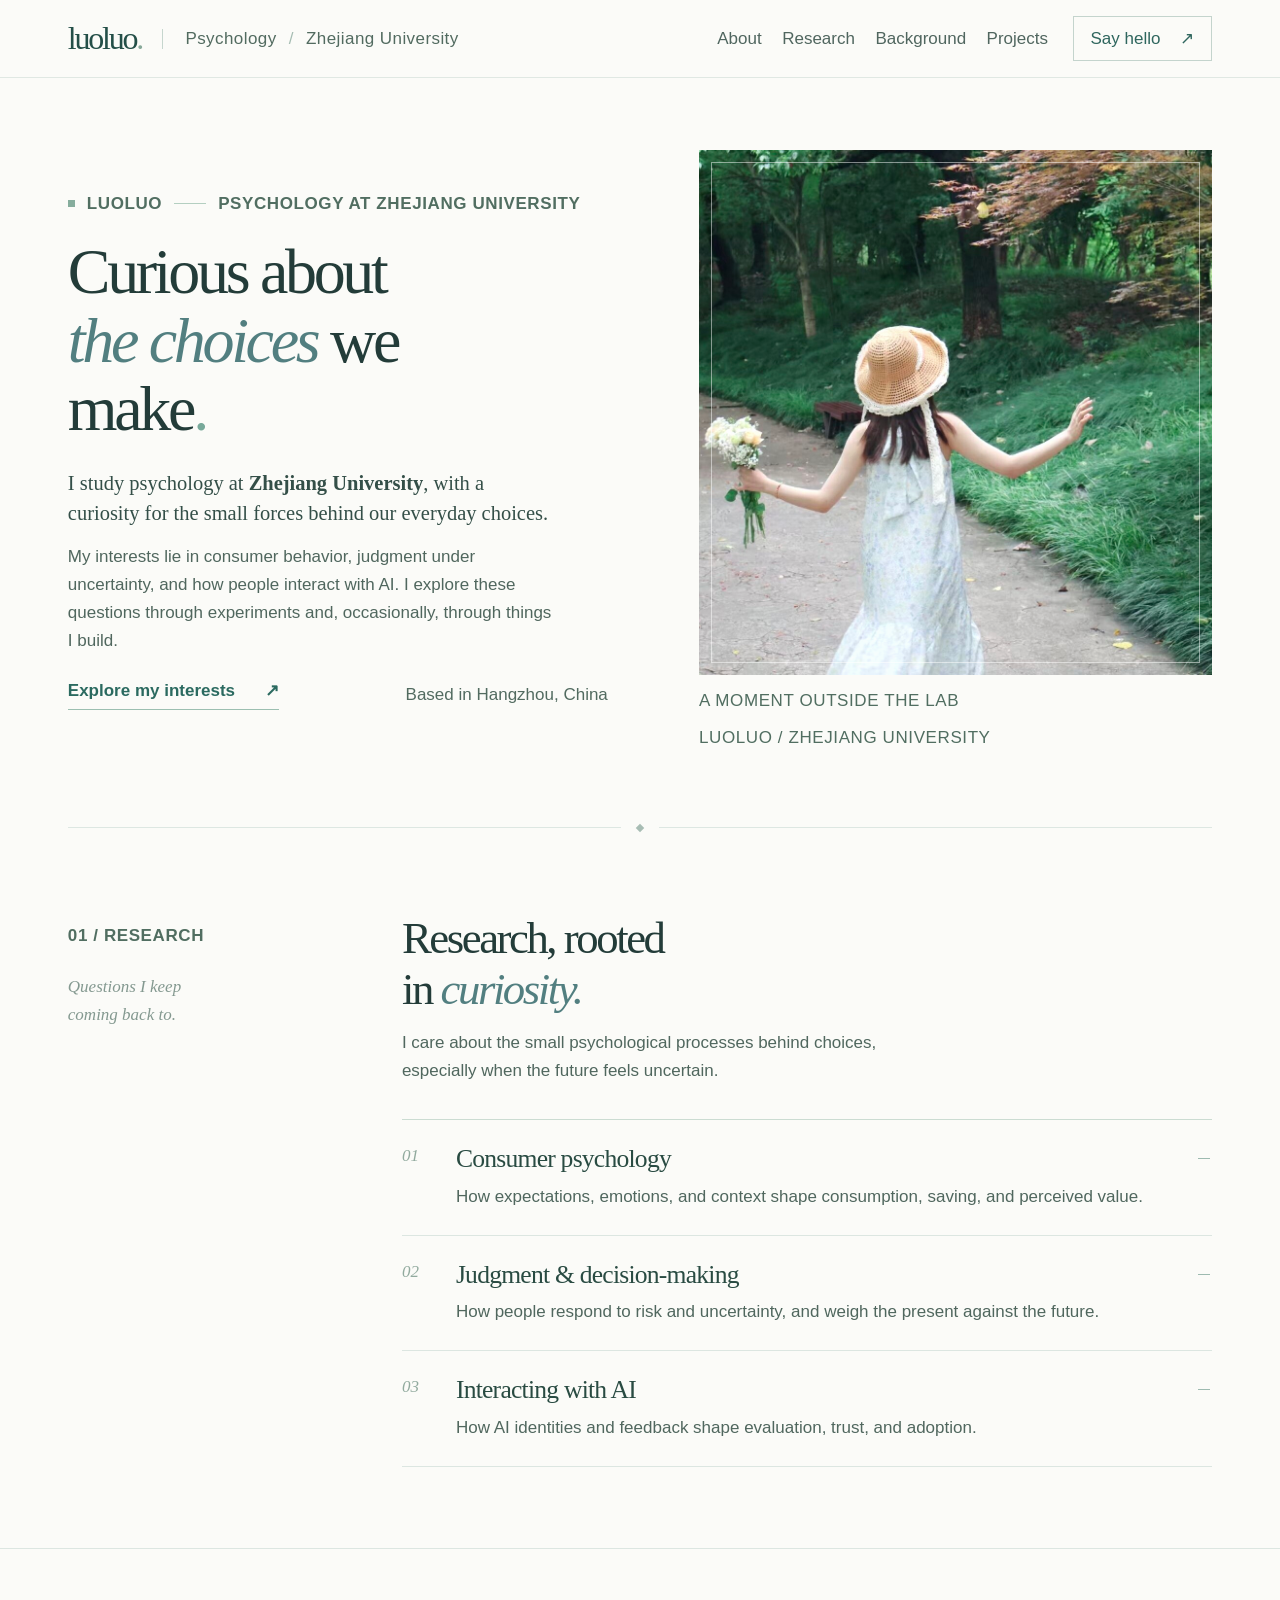
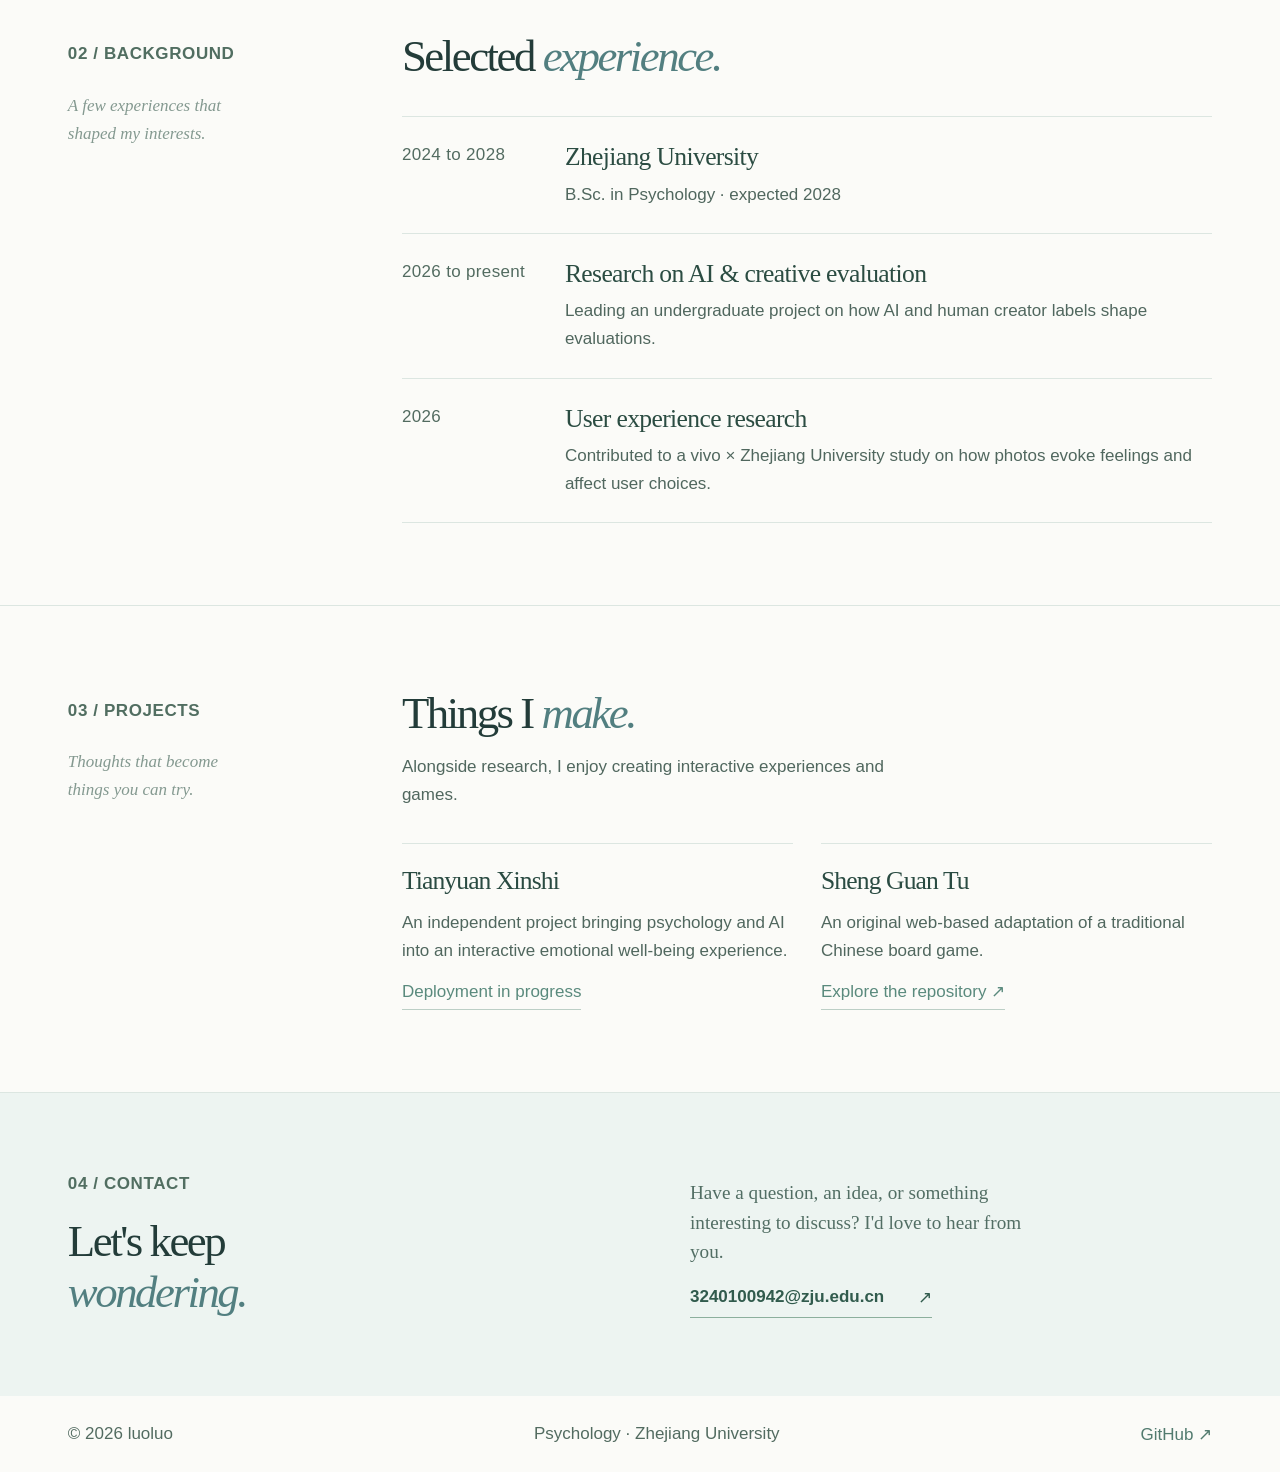
==== commit 904e20c4: "Revise copy and narrow-screen layout" ====
--- a/index.html
+++ b/index.html
@@ -3,13 +3,13 @@
 <head>
   <meta charset="utf-8">
   <meta name="viewport" content="width=device-width,initial-scale=1">
-  <meta name="description" content="Luoluo is a psychology student at Zhejiang University, exploring consumer psychology, decision-making, and human–AI interaction.">
+  <meta name="description" content="Luoluo is a psychology student at Zhejiang University, exploring consumer psychology, decision-making, and how people interact with AI.">
   <meta name="theme-color" content="#F8F9F6">
-  <meta property="og:title" content="luoluo — The Psychology of Choice">
+  <meta property="og:title" content="luoluo | The Psychology of Choice">
   <meta property="og:description" content="Research on consumer psychology and decision-making, alongside independent interactive projects.">
   <meta property="og:type" content="website">
   <meta property="og:image" content="[data-uri]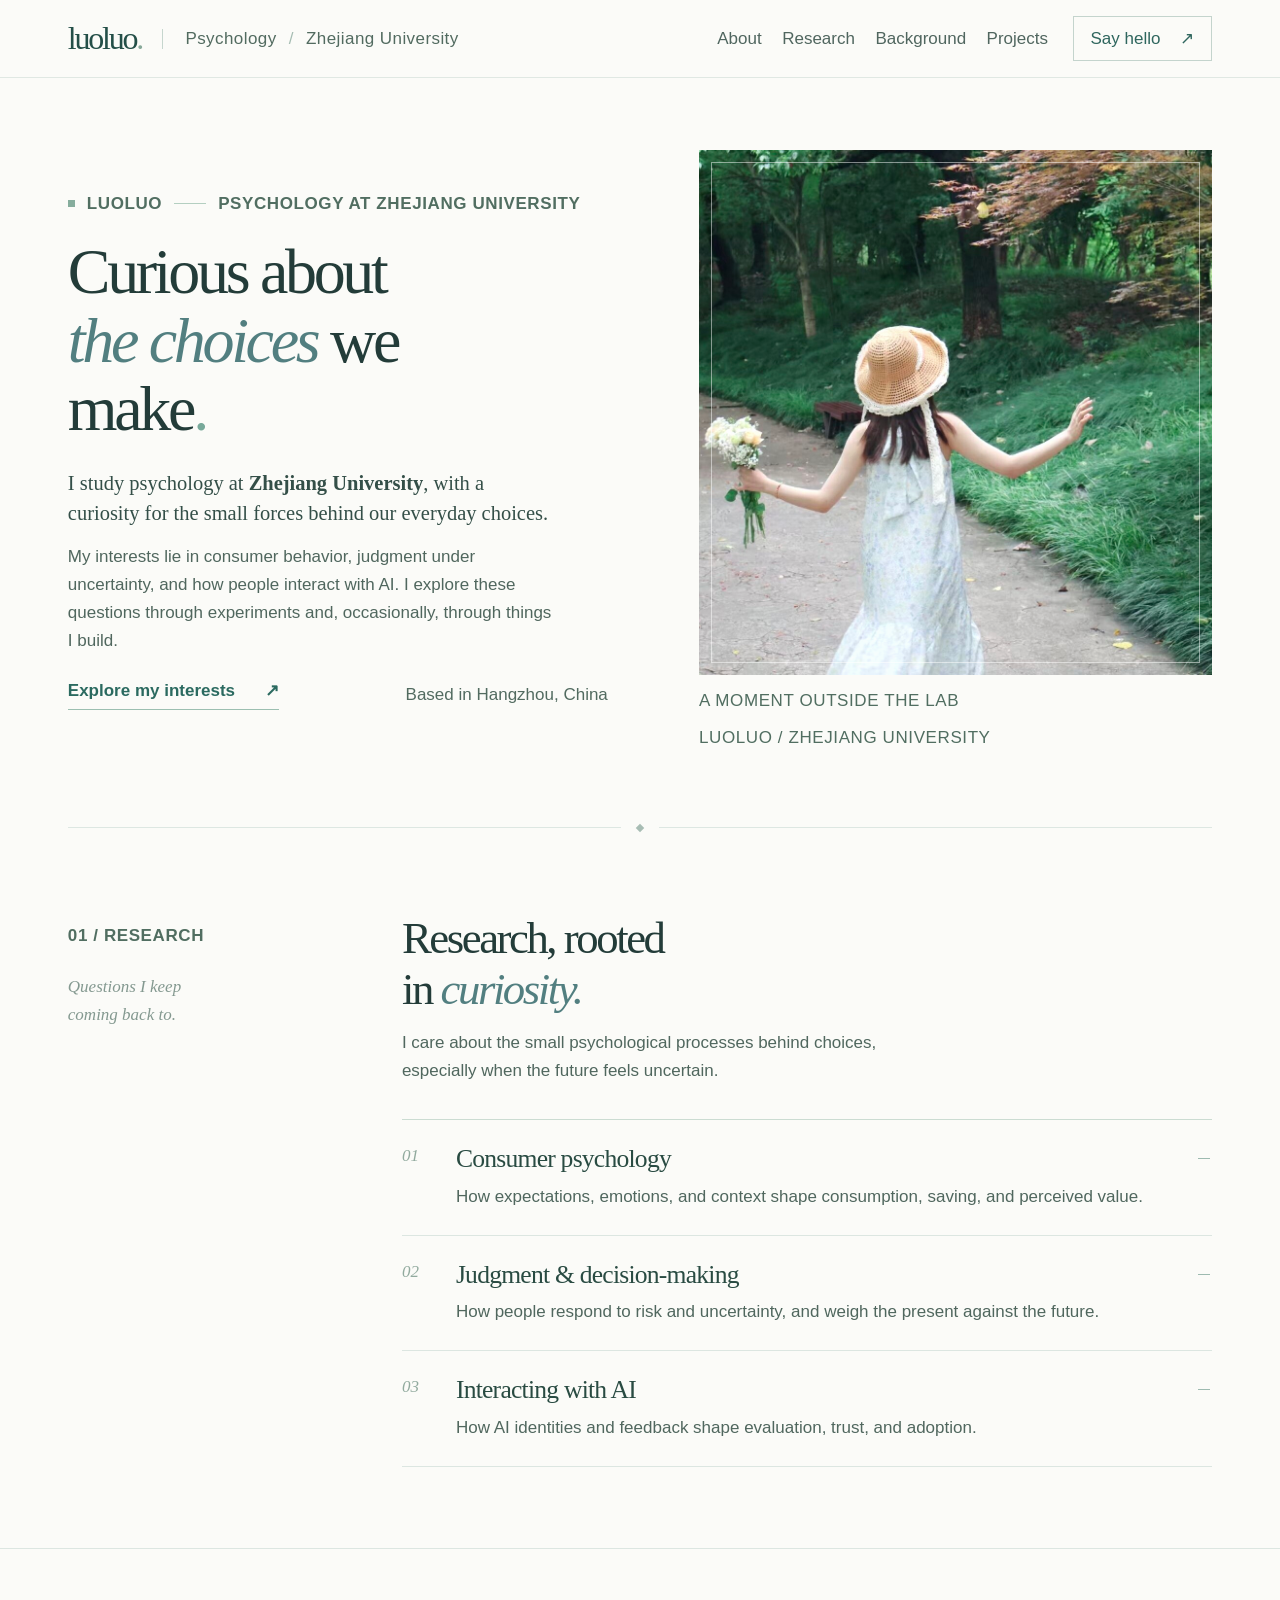
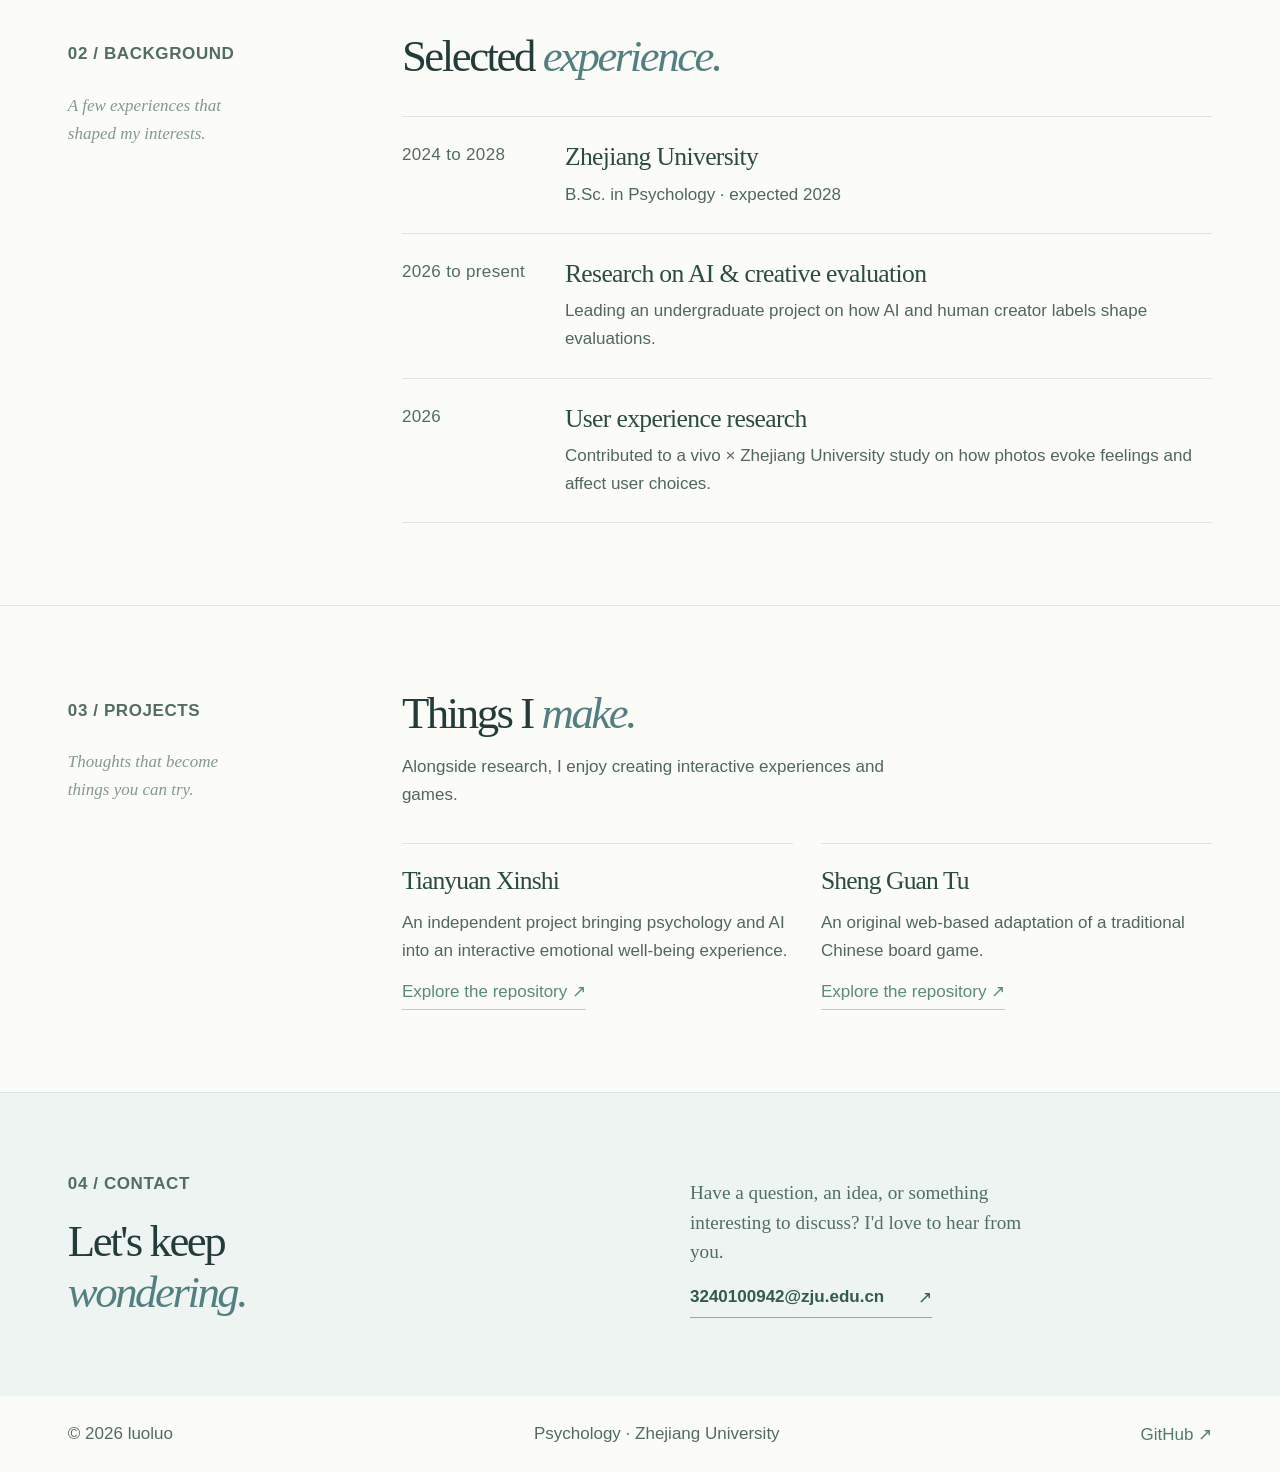
==== commit 00acd93a: "Add real project screenshots and link Tianyuan Xinshi to its repository" ====
--- a/index.html
+++ b/index.html
@@ -1,321 +1,104 @@
-<!doctype html>
-<html lang="en">
-<head>
-  <meta charset="utf-8">
-  <meta name="viewport" content="width=device-width,initial-scale=1">
-  <meta name="description" content="Luoluo is a psychology student at Zhejiang University, exploring consumer psychology, decision-making, and how people interact with AI.">
-  <meta name="theme-color" content="#F8F9F6">
-  <meta property="og:title" content="luoluo | The Psychology of Choice">
-  <meta property="og:description" content="Research on consumer psychology and decision-making, alongside independent interactive projects.">
-  <meta property="og:type" content="website">
-  <meta property="og:image" content="[data-uri]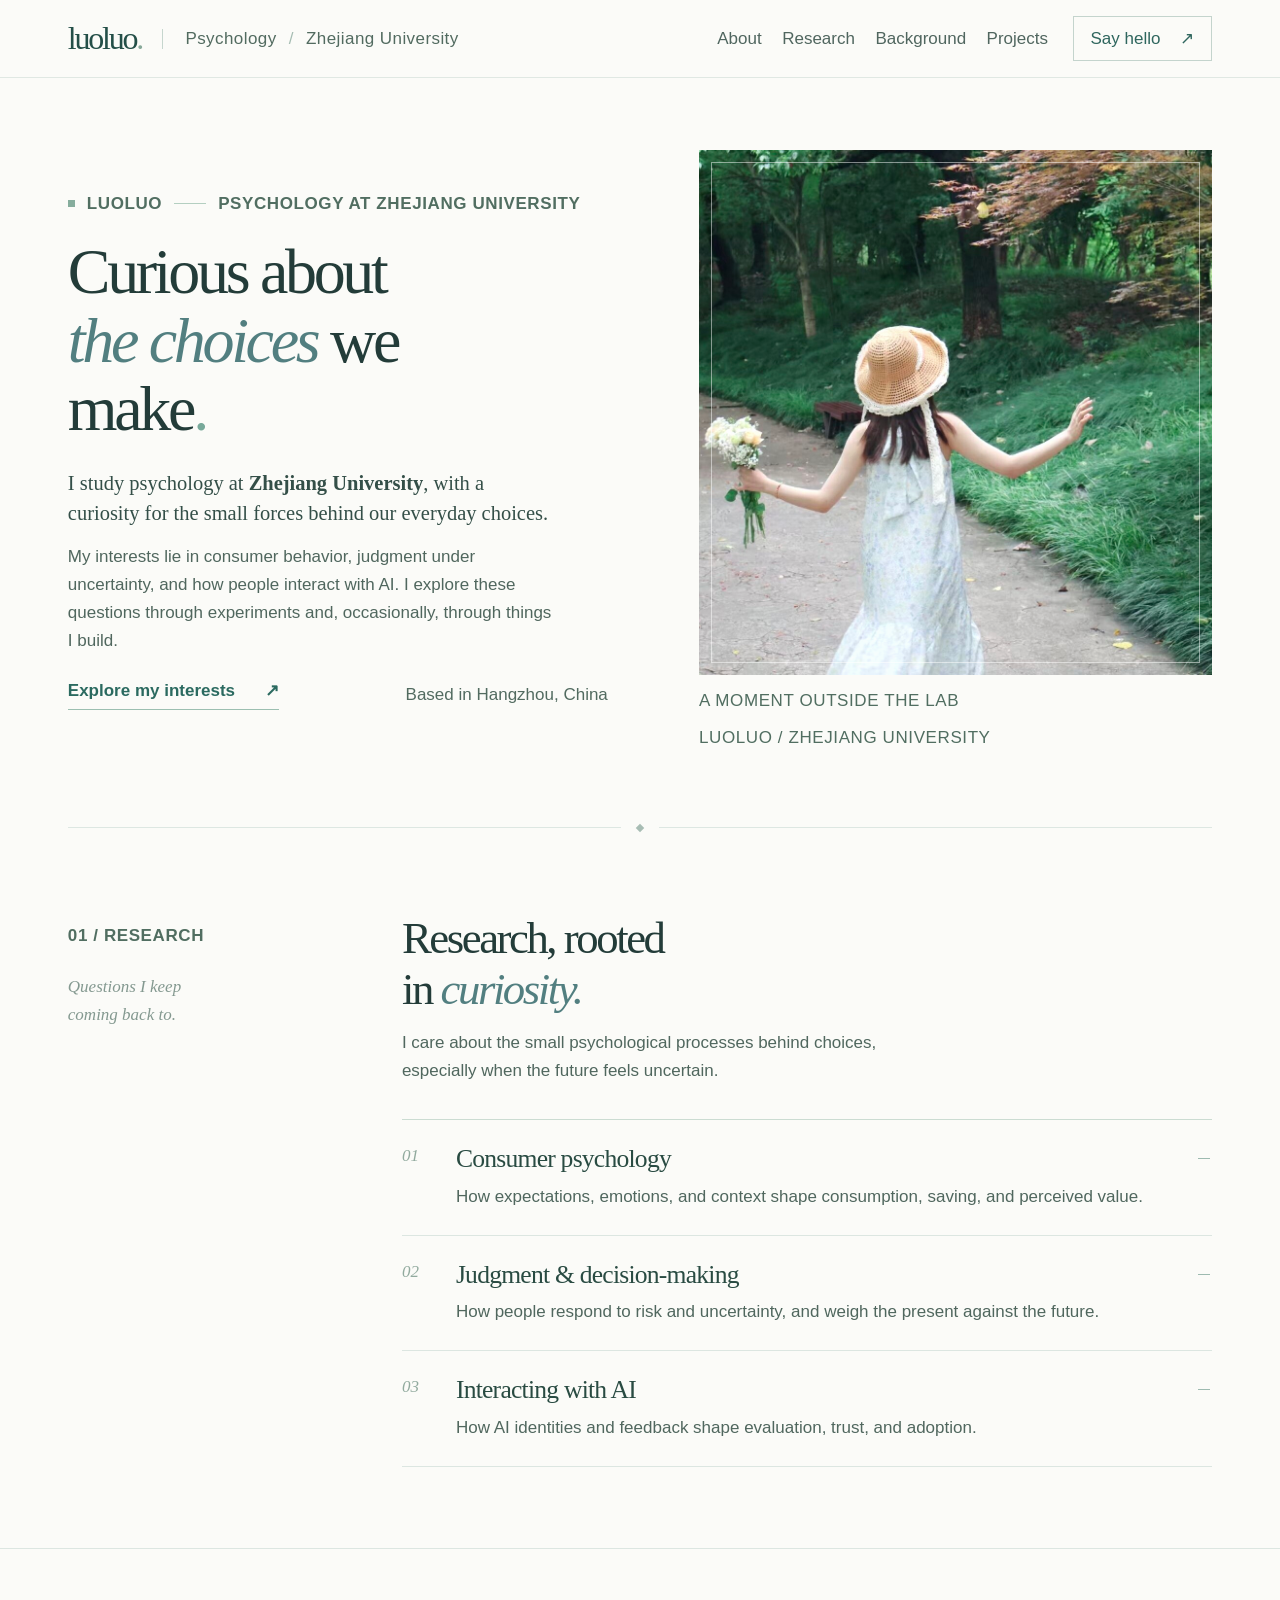
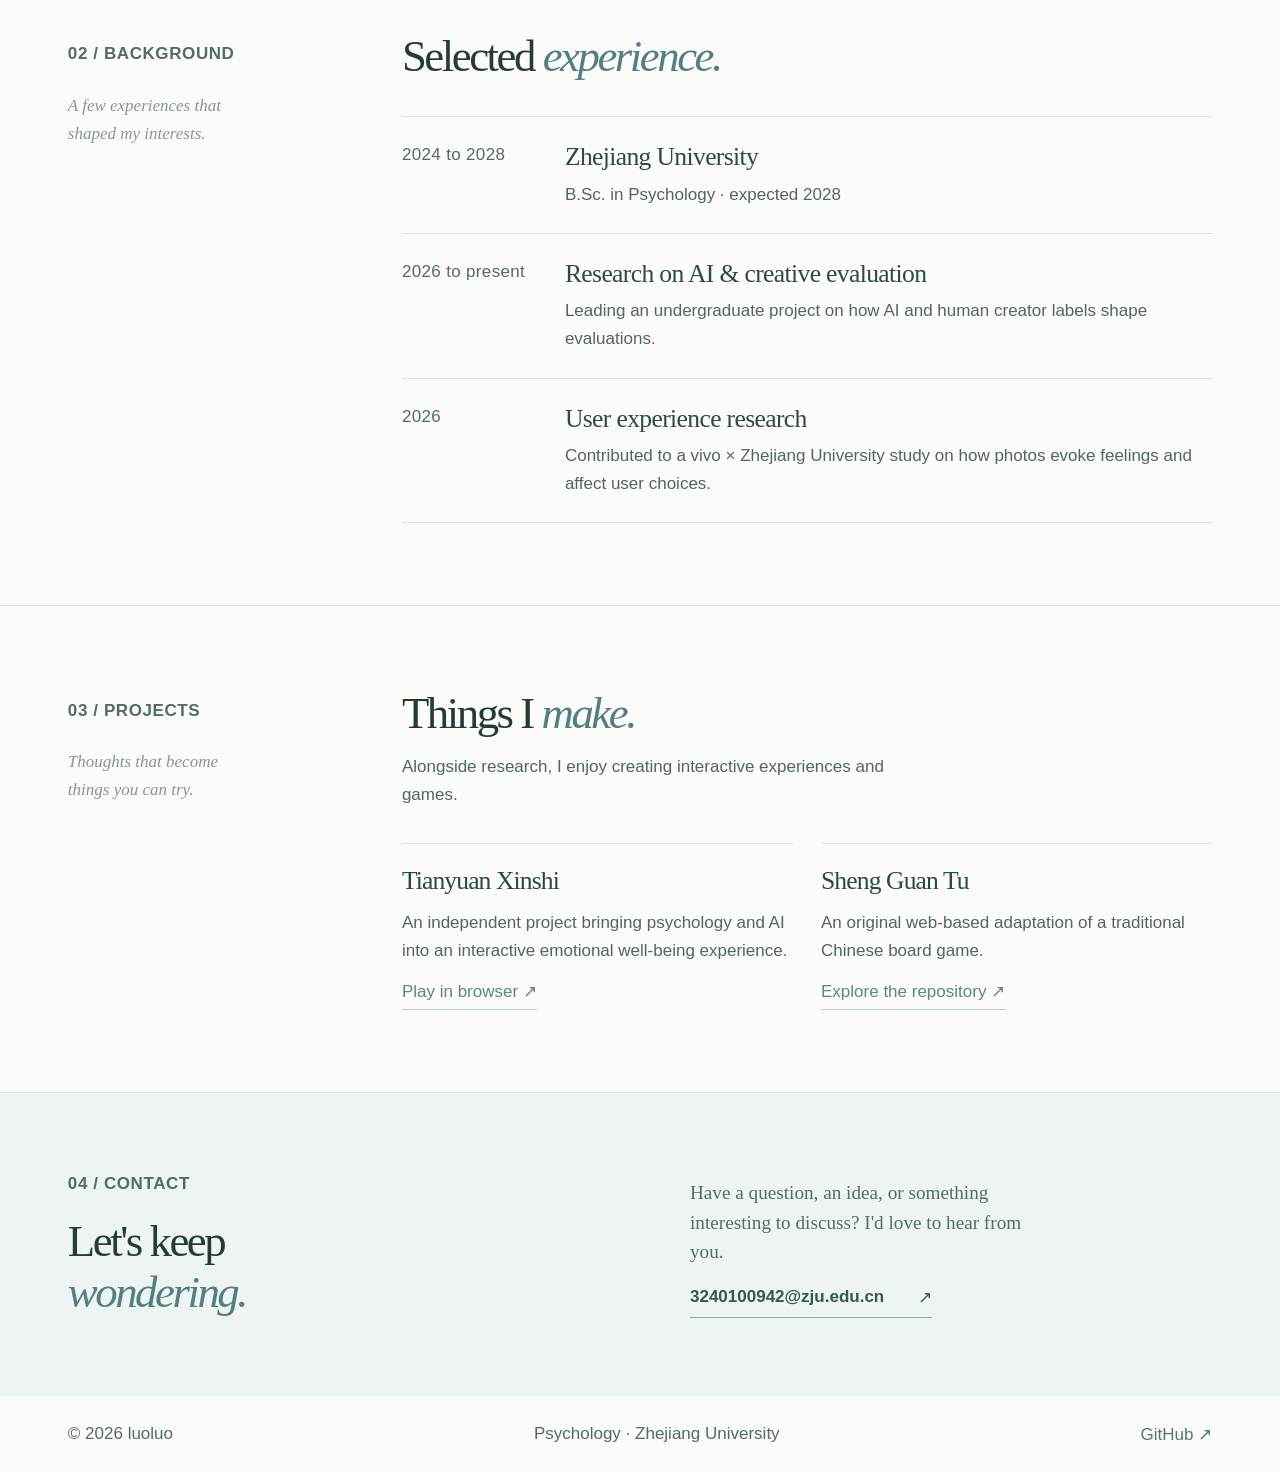
==== commit 87c9dbf7: "Add a Tianyuan Xinshi detail page and link the live build" ====
--- a/index.html
+++ b/index.html
@@ -80,9 +80,9 @@
       <div class="project-grid">
         <article class="project">
           <div class="project-frame" data-image="assets/projects/tianyuan/tianyuan-screenshot.jpg" data-fallback-image="assets/projects/tianyuan/tianyuan-screenshot.png" data-alt="Screenshot of Tianyuan Xinshi"><div class="frame-text"><span class="frame-rule"></span><span>REAL PROJECT IMAGE / RESERVED</span><span class="frame-index">01</span></div></div>
-          <div class="project-heading"><h3><a href="https://github.com/luoluo926/tianyuan-xinshi" target="_blank" rel="noopener noreferrer">Tianyuan Xinshi</a></h3></div>
+          <div class="project-heading"><h3><a href="projects/tianyuan/">Tianyuan Xinshi</a></h3></div>
           <p>An independent project bringing psychology and AI into an interactive emotional well-being experience.</p>
-          <a class="project-detail project-detail-link" href="https://github.com/luoluo926/tianyuan-xinshi" target="_blank" rel="noopener noreferrer">Explore the repository ↗</a>
+          <a class="project-detail project-detail-link" href="https://tiany-heart-market.onrender.com/" target="_blank" rel="noopener noreferrer">Play in browser ↗</a>
         </article>
         <article class="project">
           <div class="project-frame" data-image="assets/projects/sheng-guan-tu/shengguan-screenshot.jpg" data-fallback-image="assets/projects/sheng-guan-tu/shengguan-screenshot.png" data-alt="Screenshot of Sheng Guan Tu"><div class="frame-text"><span class="frame-rule"></span><span>REAL GAME SCREENSHOT / RESERVED</span><span class="frame-index">02</span></div></div>
